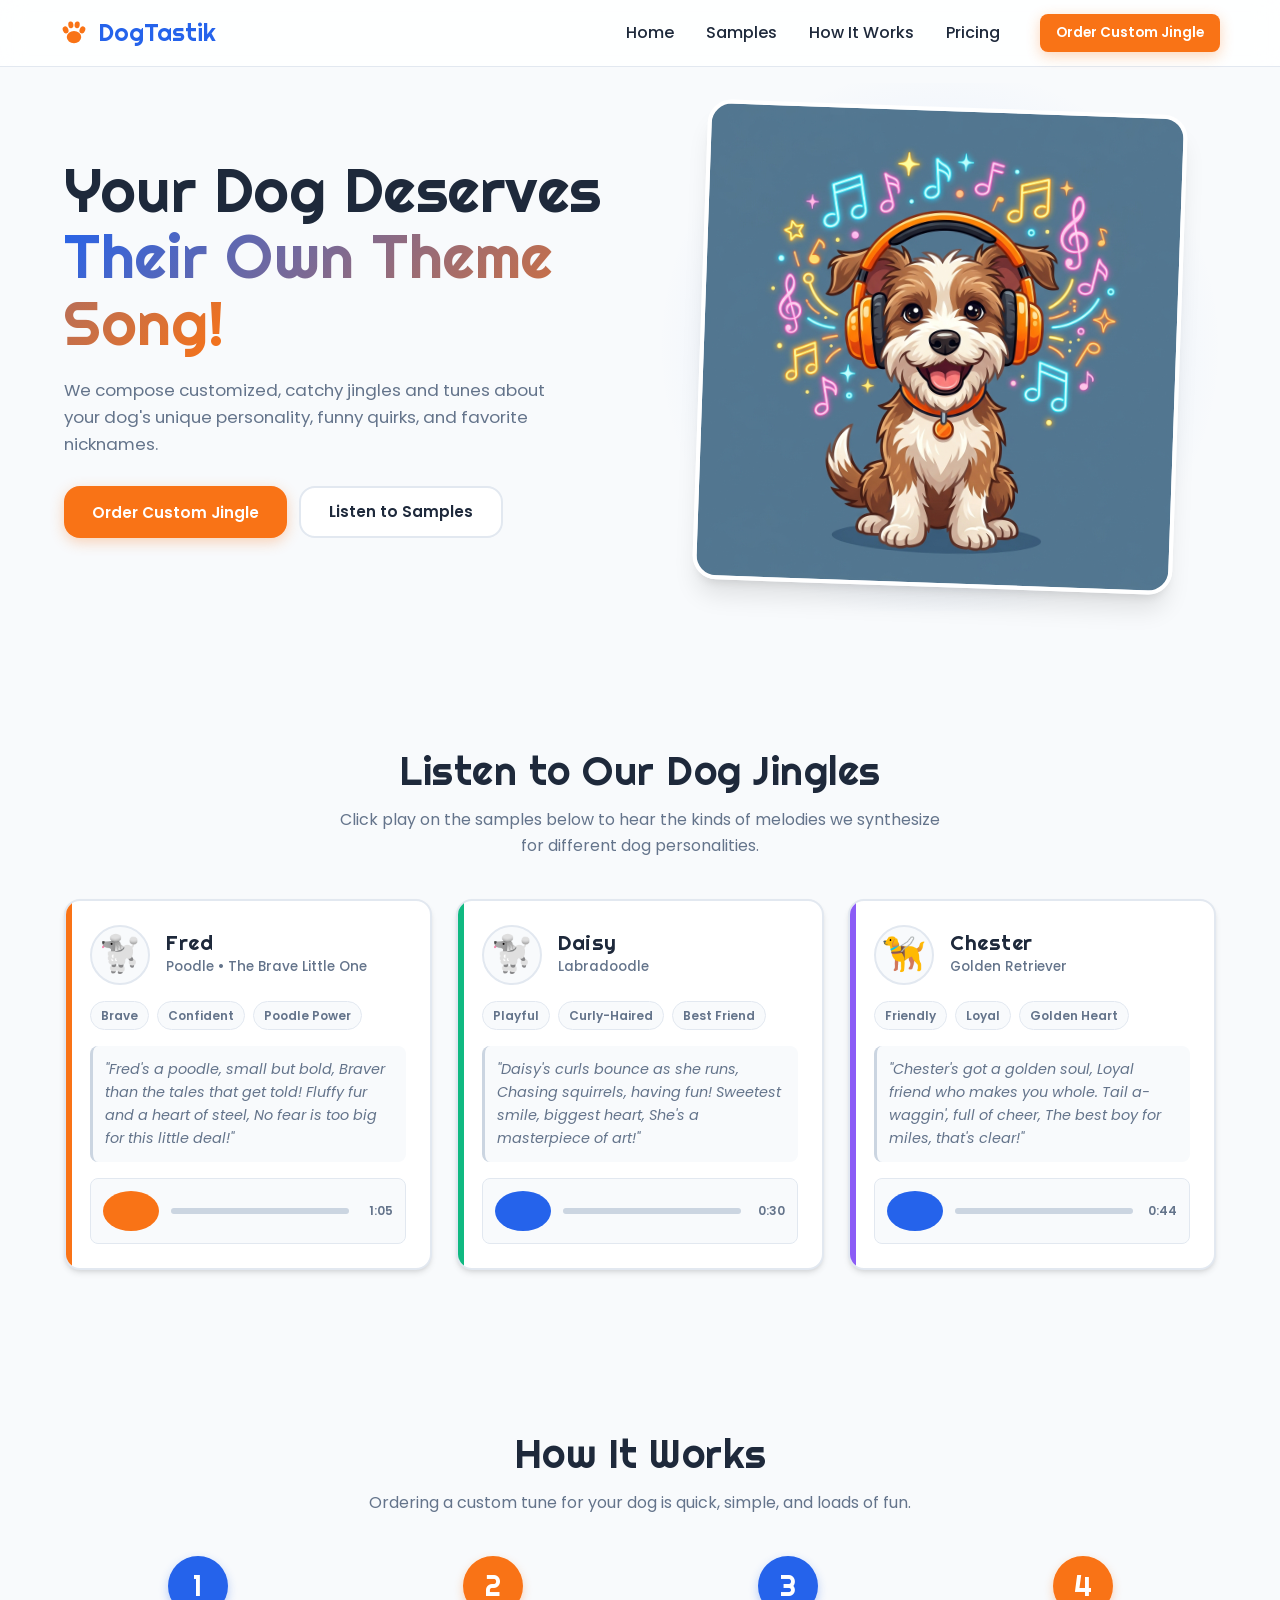
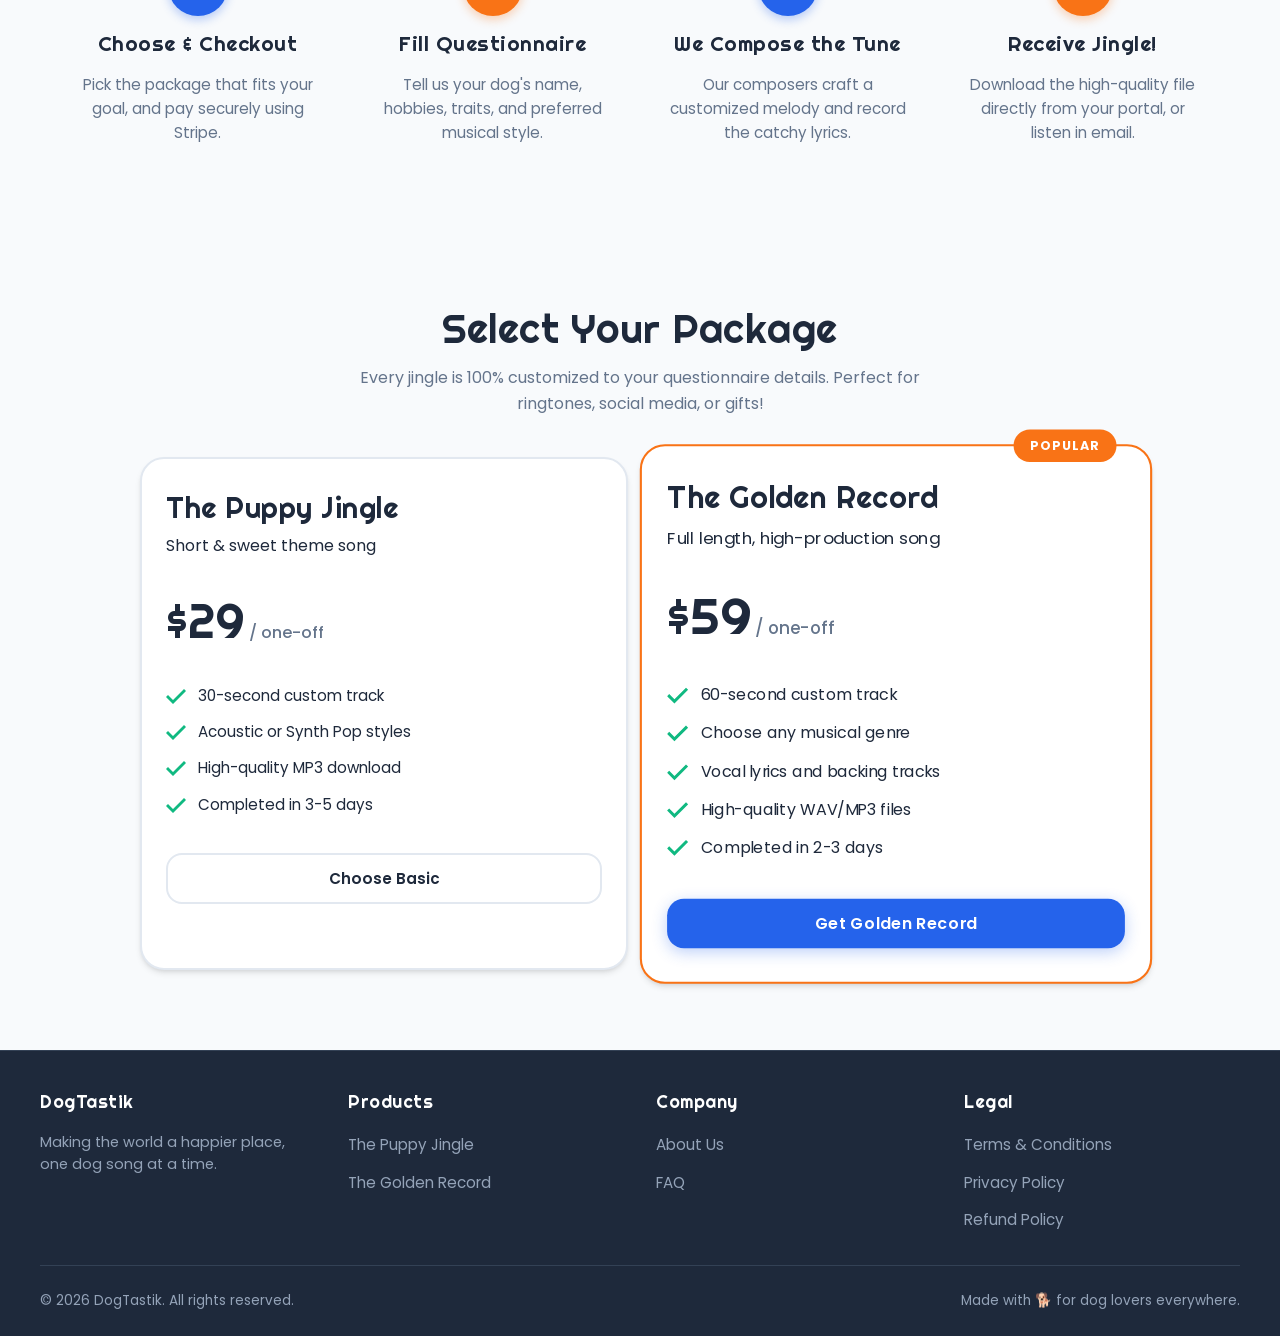
==== index.html @ 3258c62d "Remove admin portal It only ever read localStorage on whatever browser opened it, so it never reflec" ====
<!DOCTYPE html>
<html lang="en">
<head>
  <meta charset="UTF-8">
  <meta name="viewport" content="width=device-width, initial-scale=1.0">
  <title>DogTastik - Custom Dog Jingles & Tunes</title>
  <meta name="description" content="Get a customized, professionally composed jingle or song about your favorite dog. The perfect musical gift for pet lovers.">
  <link rel="stylesheet" href="styles.css">
</head>
<body>

  <!-- Sticky Navigation Header -->
  <header>
    <div class="nav-container">
      <a href="#home" class="logo" id="logoLink">
        <!-- SVG Paw Print -->
        <svg xmlns="http://www.w3.org/2000/svg" viewBox="0 0 24 24">
          <ellipse cx="12" cy="15.5" rx="6.2" ry="5.3"/>
          <ellipse cx="4.8" cy="9.3" rx="2.4" ry="3.1" transform="rotate(-20 4.8 9.3)"/>
          <ellipse cx="9.3" cy="5" rx="2.2" ry="2.9" transform="rotate(-8 9.3 5)"/>
          <ellipse cx="14.7" cy="5" rx="2.2" ry="2.9" transform="rotate(8 14.7 5)"/>
          <ellipse cx="19.2" cy="9.3" rx="2.4" ry="3.1" transform="rotate(20 19.2 9.3)"/>
        </svg>
        <span>DogTastik</span>
      </a>
      
      <button class="nav-toggle" id="navToggle" aria-label="Toggle navigation menu" aria-expanded="false" aria-controls="navPanel">
        <svg width="24" height="24" viewBox="0 0 24 24" fill="none" stroke="currentColor" stroke-width="2" stroke-linecap="round">
          <line x1="3" y1="6" x2="21" y2="6"/>
          <line x1="3" y1="12" x2="21" y2="12"/>
          <line x1="3" y1="18" x2="21" y2="18"/>
        </svg>
      </button>

      <div class="nav-panel" id="navPanel">
        <nav class="nav-links">
          <a href="#home">Home</a>
          <a href="#samples-section">Samples</a>
          <a href="#how-it-works">How It Works</a>
          <a href="#pricing">Pricing</a>
        </nav>

        <div class="auth-buttons" id="authNavButtons">
          <a href="#pricing" class="btn btn-cta btn-sm">Order Custom Jingle</a>
        </div>
      </div>
    </div>
  </header>

  <main>
    
    <!-- 1. LANDING PAGE VIEW -->
    <div id="homeView" class="app-view active">
      
      <!-- Hero Section -->
      <section class="hero-section">
        <div class="hero-content">
          <h1>Your Dog Deserves <span>Their Own Theme Song!</span></h1>
          <p>We compose customized, catchy jingles and tunes about your dog's unique personality, funny quirks, and favorite nicknames.</p>
          <div class="hero-buttons">
            <button class="btn btn-cta" onclick="location.hash='#pricing'">Order Custom Jingle</button>
            <a href="#samples-section" class="btn btn-secondary">Listen to Samples</a>
          </div>
        </div>
        <div class="hero-image-container">
          <img src="assets/hero_dog.png" alt="Happy dog wearing orange headphones listening to music" class="hero-image">
        </div>
      </section>

      <!-- Samples Soundboard Section -->
      <section id="samples-section">
        <div class="section-header">
          <h2>Listen to Our Dog Jingles</h2>
          <p>Click play on the samples below to hear the kinds of melodies we synthesize for different dog personalities.</p>
        </div>
        
        <div class="samples-grid">
          <!-- Sample 1 -->
          <div class="sample-card orange" id="sampleCard-1" data-audio-src="assets/jingles/fred.mp3" data-duration-label="1:05">
            <div class="sample-header">
              <div class="dog-avatar">🐩</div>
              <div class="sample-info">
                <h3>Fred</h3>
                <p>Poodle • The Brave Little One</p>
              </div>
            </div>
            <div class="sample-tags">
              <span class="tag">Brave</span>
              <span class="tag">Confident</span>
              <span class="tag">Poodle Power</span>
            </div>
            <p class="sample-lyrics">
              "Fred's a poodle, small but bold,
              Braver than the tales that get told!
              Fluffy fur and a heart of steel,
              No fear is too big for this little deal!"
            </p>
            <div class="audio-player-container">
              <button class="play-btn" id="playBtn-1" onclick="app.playSample(1)">
                <svg width="16" height="16" viewBox="0 0 24 24" fill="currentColor">
                  <path d="M8 5v14l11-7z"/>
                </svg>
              </button>
              <div class="audio-progress-bar" onclick="app.seekSample(event, 1)">
                <div class="audio-progress" id="progress-1"></div>
              </div>
              <div class="audio-time" id="time-1">1:05</div>
            </div>
          </div>

          <!-- Sample 2 -->
          <div class="sample-card green" id="sampleCard-2" data-audio-src="assets/jingles/daisy.mp3" data-duration-label="0:30">
            <div class="sample-header">
              <div class="dog-avatar">🐩</div>
              <div class="sample-info">
                <h3>Daisy</h3>
                <p>Labradoodle</p>
              </div>
            </div>
            <div class="sample-tags">
              <span class="tag">Playful</span>
              <span class="tag">Curly-Haired</span>
              <span class="tag">Best Friend</span>
            </div>
            <p class="sample-lyrics">
              "Daisy's curls bounce as she runs,
              Chasing squirrels, having fun!
              Sweetest smile, biggest heart,
              She's a masterpiece of art!"
            </p>
            <div class="audio-player-container">
              <button class="play-btn" id="playBtn-2" onclick="app.playSample(2)">
                <svg width="16" height="16" viewBox="0 0 24 24" fill="currentColor">
                  <path d="M8 5v14l11-7z"/>
                </svg>
              </button>
              <div class="audio-progress-bar" onclick="app.seekSample(event, 2)">
                <div class="audio-progress" id="progress-2"></div>
              </div>
              <div class="audio-time" id="time-2">0:30</div>
            </div>
          </div>

          <!-- Sample 3 -->
          <div class="sample-card purple" id="sampleCard-3" data-audio-src="assets/jingles/chester.mp3" data-duration-label="0:44">
            <div class="sample-header">
              <div class="dog-avatar">🦮</div>
              <div class="sample-info">
                <h3>Chester</h3>
                <p>Golden Retriever</p>
              </div>
            </div>
            <div class="sample-tags">
              <span class="tag">Friendly</span>
              <span class="tag">Loyal</span>
              <span class="tag">Golden Heart</span>
            </div>
            <p class="sample-lyrics">
              "Chester's got a golden soul,
              Loyal friend who makes you whole.
              Tail a-waggin', full of cheer,
              The best boy for miles, that's clear!"
            </p>
            <div class="audio-player-container">
              <button class="play-btn" id="playBtn-3" onclick="app.playSample(3)">
                <svg width="16" height="16" viewBox="0 0 24 24" fill="currentColor">
                  <path d="M8 5v14l11-7z"/>
                </svg>
              </button>
              <div class="audio-progress-bar" onclick="app.seekSample(event, 3)">
                <div class="audio-progress" id="progress-3"></div>
              </div>
              <div class="audio-time" id="time-3">0:44</div>
            </div>
          </div>
        </div>
      </section>

      <!-- How It Works Section -->
      <section id="how-it-works">
        <div class="section-header">
          <h2>How It Works</h2>
          <p>Ordering a custom tune for your dog is quick, simple, and loads of fun.</p>
        </div>

        <div class="steps-container">
          <div class="step-card">
            <div class="step-number">1</div>
            <h3>Choose & Checkout</h3>
            <p>Pick the package that fits your goal, and pay securely using Stripe.</p>
          </div>
          <div class="step-card orange">
            <div class="step-number">2</div>
            <h3>Fill Questionnaire</h3>
            <p>Tell us your dog's name, hobbies, traits, and preferred musical style.</p>
          </div>
          <div class="step-card">
            <div class="step-number">3</div>
            <h3>We Compose the Tune</h3>
            <p>Our composers craft a customized melody and record the catchy lyrics.</p>
          </div>
          <div class="step-card orange">
            <div class="step-number">4</div>
            <h3>Receive Jingle!</h3>
            <p>Download the high-quality file directly from your portal, or listen in email.</p>
          </div>
        </div>
      </section>

      <!-- Pricing Section -->
      <section id="pricing">
        <div class="section-header">
          <h2>Select Your Package</h2>
          <p>Every jingle is 100% customized to your questionnaire details. Perfect for ringtones, social media, or gifts!</p>
        </div>

        <div class="pricing-grid">
          <!-- Package 1 -->
          <div class="pricing-card">
            <div class="pricing-header">
              <h3>The Puppy Jingle</h3>
              <p>Short & sweet theme song</p>
            </div>
            <div class="price">$29<span>/ one-off</span></div>
            <ul class="pricing-features">
              <li>
                <svg viewBox="0 0 20 20"><path d="M0 11l2-2 5 5L18 3l2 2L7 18z"/></svg>
                30-second custom track
              </li>
              <li>
                <svg viewBox="0 0 20 20"><path d="M0 11l2-2 5 5L18 3l2 2L7 18z"/></svg>
                Acoustic or Synth Pop styles
              </li>
              <li>
                <svg viewBox="0 0 20 20"><path d="M0 11l2-2 5 5L18 3l2 2L7 18z"/></svg>
                High-quality MP3 download
              </li>
              <li>
                <svg viewBox="0 0 20 20"><path d="M0 11l2-2 5 5L18 3l2 2L7 18z"/></svg>
                Completed in 3-5 days
              </li>
            </ul>
            <button class="btn btn-secondary" onclick="app.buyPackage('puppy')">Choose Basic</button>
          </div>

          <!-- Package 2 -->
          <div class="pricing-card popular">
            <div class="badge-popular">Popular</div>
            <div class="pricing-header">
              <h3>The Golden Record</h3>
              <p>Full length, high-production song</p>
            </div>
            <div class="price">$59<span>/ one-off</span></div>
            <ul class="pricing-features">
              <li>
                <svg viewBox="0 0 20 20"><path d="M0 11l2-2 5 5L18 3l2 2L7 18z"/></svg>
                60-second custom track
              </li>
              <li>
                <svg viewBox="0 0 20 20"><path d="M0 11l2-2 5 5L18 3l2 2L7 18z"/></svg>
                Choose any musical genre
              </li>
              <li>
                <svg viewBox="0 0 20 20"><path d="M0 11l2-2 5 5L18 3l2 2L7 18z"/></svg>
                Vocal lyrics and backing tracks
              </li>
              <li>
                <svg viewBox="0 0 20 20"><path d="M0 11l2-2 5 5L18 3l2 2L7 18z"/></svg>
                High-quality WAV/MP3 files
              </li>
              <li>
                <svg viewBox="0 0 20 20"><path d="M0 11l2-2 5 5L18 3l2 2L7 18z"/></svg>
                Completed in 2-3 days
              </li>
            </ul>
            <button class="btn btn-primary" onclick="app.buyPackage('golden')">Get Golden Record</button>
          </div>
        </div>
      </section>

    </div>

    <!-- 2. DOG QUESTIONNAIRE VIEW -->
    <div id="questionnaireView" class="app-view">
      <div class="form-container" style="max-width: 650px;">
        <div class="form-header">
          <h2>Dog Questionnaire</h2>
          <p>Tell us about your dog so we can compose the perfect tune!</p>
        </div>
        <form id="dogQuestionnaireForm" onsubmit="app.handleQuestionnaireSubmit(event)">

          <!-- 0. Your Info -->
          <div style="display: grid; grid-template-columns: 1fr 1fr; gap: 16px;">
            <div class="form-group">
              <label for="ownerName">Your Name</label>
              <input type="text" id="ownerName" placeholder="Alex Smith" required>
            </div>
            <div class="form-group">
              <label for="ownerEmail">Your Email</label>
              <input type="email" id="ownerEmail" placeholder="yourname@example.com" required>
            </div>
          </div>

          <!-- 1. Name & Breed -->
          <div style="display: grid; grid-template-columns: 1fr 1fr; gap: 16px;">
            <div class="form-group">
              <label for="dogName">Dog's Name</label>
              <input type="text" id="dogName" placeholder="Rusty" required>
            </div>
            <div class="form-group">
              <label for="dogBreed">Breed</label>
              <input type="text" id="dogBreed" placeholder="Beagle (or best guess!)" required>
            </div>
          </div>

          <div class="form-group">
            <label for="dogNickname">Nickname(s) <span style="color: var(--text-muted); font-weight: normal;">(optional)</span></label>
            <input type="text" id="dogNickname" placeholder="e.g. Rusty-Bear, Big R, Sir Barks-a-lot">
          </div>

          <!-- 2. Personality traits (pick exactly 3) -->
          <div class="form-group">
            <label>Personality — pick exactly 3</label>
            <p id="personalityCount" style="font-size: 0.8rem; color: var(--text-muted); margin: -4px 0 10px;">0 of 3 selected</p>
            <div class="trait-groups" id="personalityTraits">
              <div class="trait-group">
                <span class="trait-group-label">Playful / Energetic</span>
                <div class="trait-options">
                  <label class="trait-chip"><input type="checkbox" value="Goofy">Goofy</label>
                  <label class="trait-chip"><input type="checkbox" value="Energetic">Energetic</label>
                  <label class="trait-chip"><input type="checkbox" value="Mischievous">Mischievous</label>
                  <label class="trait-chip"><input type="checkbox" value="Silly">Silly</label>
                  <label class="trait-chip"><input type="checkbox" value="Playful">Playful</label>
                  <label class="trait-chip"><input type="checkbox" value="Adventurous">Adventurous</label>
                </div>
              </div>
              <div class="trait-group">
                <span class="trait-group-label">Affectionate</span>
                <div class="trait-options">
                  <label class="trait-chip"><input type="checkbox" value="Loving">Loving</label>
                  <label class="trait-chip"><input type="checkbox" value="Cuddly">Cuddly</label>
                  <label class="trait-chip"><input type="checkbox" value="Loyal">Loyal</label>
                  <label class="trait-chip"><input type="checkbox" value="Gentle">Gentle</label>
                  <label class="trait-chip"><input type="checkbox" value="Sweet">Sweet</label>
                  <label class="trait-chip"><input type="checkbox" value="Affectionate">Affectionate</label>
                </div>
              </div>
              <div class="trait-group">
                <span class="trait-group-label">Calm / Composed</span>
                <div class="trait-options">
                  <label class="trait-chip"><input type="checkbox" value="Chill">Chill</label>
                  <label class="trait-chip"><input type="checkbox" value="Laid-back">Laid-back</label>
                  <label class="trait-chip"><input type="checkbox" value="Dignified">Dignified</label>
                  <label class="trait-chip"><input type="checkbox" value="Independent">Independent</label>
                  <label class="trait-chip"><input type="checkbox" value="Wise">Wise</label>
                  <label class="trait-chip"><input type="checkbox" value="Patient">Patient</label>
                </div>
              </div>
              <div class="trait-group">
                <span class="trait-group-label">Bold / Confident</span>
                <div class="trait-options">
                  <label class="trait-chip"><input type="checkbox" value="Brave">Brave</label>
                  <label class="trait-chip"><input type="checkbox" value="Confident">Confident</label>
                  <label class="trait-chip"><input type="checkbox" value="Protective">Protective</label>
                  <label class="trait-chip"><input type="checkbox" value="Stubborn">Stubborn</label>
                  <label class="trait-chip"><input type="checkbox" value="Fearless">Fearless</label>
                  <label class="trait-chip"><input type="checkbox" value="Bossy">Bossy</label>
                </div>
              </div>
              <div class="trait-group">
                <span class="trait-group-label">Quirky / Anxious</span>
                <div class="trait-options">
                  <label class="trait-chip"><input type="checkbox" value="Anxious">Anxious</label>
                  <label class="trait-chip"><input type="checkbox" value="Clingy">Clingy</label>
                  <label class="trait-chip"><input type="checkbox" value="Dramatic">Dramatic</label>
                  <label class="trait-chip"><input type="checkbox" value="Nervous">Nervous</label>
                  <label class="trait-chip"><input type="checkbox" value="Shy">Shy</label>
                  <label class="trait-chip"><input type="checkbox" value="Quirky">Quirky</label>
                </div>
              </div>
            </div>
          </div>

          <!-- 3. Funniest / most "them" habit -->
          <div class="form-group">
            <label for="funnyHabit">Funniest / Most "Them" Habit</label>
            <textarea id="funnyHabit" placeholder="e.g. always has a toy in their mouth, does the zoomies after baths, tilts their head at every question..." required></textarea>
          </div>

          <!-- 4 & 5. Loves most / scared of -->
          <div style="display: grid; grid-template-columns: 1fr 1fr; gap: 16px;">
            <div class="form-group">
              <label for="favoriteThing">What They Love Most</label>
              <input type="text" id="favoriteThing" placeholder="e.g. treats, walks, squirrels, belly rubs, car rides..." required>
            </div>
            <div class="form-group">
              <label for="fearOrDislike">What They're Scared Of / Hate</label>
              <input type="text" id="fearOrDislike" placeholder="e.g. the vacuum, thunderstorms, the mail carrier, baths..." required>
            </div>
          </div>

          <!-- 6. Favorite person & relationship -->
          <div style="display: grid; grid-template-columns: 1fr 1fr; gap: 16px;">
            <div class="form-group">
              <label for="favoritePerson">Favorite Person</label>
              <input type="text" id="favoritePerson" placeholder="Dad, Mom, my son Jake..." required>
            </div>
            <div class="form-group">
              <label for="relationshipNote">Relationship Note (optional)</label>
              <input type="text" id="relationshipNote" placeholder="always follows him around">
            </div>
          </div>

          <!-- 7. Signature sound / catchphrase moment -->
          <div class="form-group">
            <label>Signature Sound or Catchphrase Moment</label>
            <div class="trait-options" id="signatureSound">
              <label class="trait-chip"><input type="checkbox" value="Talks/grumbles with toys in mouth">Talks/grumbles with toys in mouth</label>
              <label class="trait-chip"><input type="checkbox" value="Howls (at sirens, music, etc.)">Howls (at sirens, music, etc.)</label>
              <label class="trait-chip"><input type="checkbox" value="Snores loudly">Snores loudly</label>
              <label class="trait-chip"><input type="checkbox" value="Sighs or groans dramatically">Sighs or groans dramatically</label>
              <label class="trait-chip"><input type="checkbox" value="Whines/yips with excitement">Whines/yips with excitement</label>
              <label class="trait-chip"><input type="checkbox" value="Growls playfully during play">Growls playfully during play</label>
              <label class="trait-chip"><input type="checkbox" value="Barks at something specific (mirror, doorbell, mail carrier)">Barks at something specific (mirror, doorbell, mail carrier)</label>
            </div>
            <input type="text" id="signatureSoundOther" placeholder="Other: describe their signature sound" style="margin-top: 10px;">
          </div>

          <!-- 8. Desired vibe -->
          <div class="form-group">
            <label>Desired Vibe</label>
            <div class="vibe-cards" id="vibeCards">
              <label class="vibe-card"><input type="radio" name="vibe" value="Silly & Upbeat" required><span>Silly &amp; Upbeat</span></label>
              <label class="vibe-card"><input type="radio" name="vibe" value="Sweet & Heartfelt"><span>Sweet &amp; Heartfelt</span></label>
              <label class="vibe-card"><input type="radio" name="vibe" value="Epic Rock Anthem"><span>Epic Rock Anthem</span></label>
              <label class="vibe-card"><input type="radio" name="vibe" value="Fun Country/Folk Sing-Along"><span>Fun Country/Folk Sing-Along</span></label>
              <label class="vibe-card"><input type="radio" name="vibe" value="Quirky & Comedic"><span>Quirky &amp; Comedic</span></label>
            </div>
          </div>

          <button type="submit" class="btn btn-cta" style="width: 100%;">Submit & Generate Jingle</button>
        </form>
      </div>
    </div>

    <!-- 3. THANK YOU VIEW -->
    <div id="thankyouView" class="app-view">
      <div class="form-container" style="max-width: 550px; text-align: center;">
        <div class="section-header">
          <div style="font-size: 3rem; margin-bottom: 16px;">🎉</div>
          <h2>Thanks — your order is in!</h2>
          <p id="thankyouSub">We've got your dog's profile and we're getting started on their jingle. We'll email your finished track within a few days.</p>
        </div>
        <a href="#home" class="btn btn-secondary" style="margin-top: 12px;">Back to Home</a>
      </div>
    </div>

  </main>

  <!-- Footer -->
  <footer>
    <div class="footer-grid">
      <div class="footer-col">
        <h4 style="font-family: var(--font-header); color: white;">DogTastik</h4>
        <p style="font-size: 0.9rem; margin-top: 10px; line-height: 1.5;">Making the world a happier place, one dog song at a time.</p>
      </div>
      <div class="footer-col">
        <h4>Products</h4>
        <ul>
          <li><a href="#pricing">The Puppy Jingle</a></li>
          <li><a href="#pricing">The Golden Record</a></li>
        </ul>
      </div>
      <div class="footer-col">
        <h4>Company</h4>
        <ul>
          <li><a href="#home">About Us</a></li>
          <li><a href="#home">FAQ</a></li>
        </ul>
      </div>
      <div class="footer-col">
        <h4>Legal</h4>
        <ul>
          <li><a href="terms.html">Terms & Conditions</a></li>
          <li><a href="privacy.html">Privacy Policy</a></li>
          <li><a href="refund-policy.html">Refund Policy</a></li>
        </ul>
      </div>
    </div>
    <div class="footer-bottom">
      <p>&copy; 2026 DogTastik. All rights reserved.</p>
      <p>Made with 🐕 for dog lovers everywhere.</p>
    </div>
  </footer>

  <!-- JS Scripts -->
  <script src="synth.js"></script>
  <script src="app.js"></script>
</body>
</html>
---- styles.css ----
@import url('https://fonts.googleapis.com/css2?family=Poppins:wght@300;400;500;600;700&family=Righteous&display=swap');

:root {
  --primary: #2563eb;
  --primary-hover: #1d4ed8;
  --secondary: #3b82f6;
  --cta: #f97316;
  --cta-hover: #ea580c;
  --bg: #f8fafc;
  --text: #1e293b;
  --text-muted: #64748b;
  --card-bg: #ffffff;
  --border: #e2e8f0;
  --success: #10b981;
  --warning: #f59e0b;
  --info: #0ea5e9;
  --shadow-sm: 0 1px 2px 0 rgb(0 0 0 / 0.05);
  --shadow: 0 4px 6px -1px rgb(0 0 0 / 0.1), 0 2px 4px -2px rgb(0 0 0 / 0.1);
  --shadow-lg: 0 10px 15px -3px rgb(0 0 0 / 0.1), 0 4px 6px -4px rgb(0 0 0 / 0.1);
  --shadow-xl: 0 20px 25px -5px rgb(0 0 0 / 0.1), 0 8px 10px -6px rgb(0 0 0 / 0.1);
  --font-header: 'Righteous', cursive;
  --font-body: 'Poppins', sans-serif;
  --radius-sm: 8px;
  --radius: 16px;
  --radius-lg: 24px;
  --transition: all 0.3s cubic-bezier(0.4, 0, 0.2, 1);
}

* {
  box-sizing: border-box;
  margin: 0;
  padding: 0;
}

body {
  font-family: var(--font-body);
  background-color: var(--bg);
  color: var(--text);
  line-height: 1.6;
  overflow-x: hidden;
  -webkit-font-smoothing: antialiased;
}

/* Scrollbar Customization */
::-webkit-scrollbar {
  width: 8px;
}
::-webkit-scrollbar-track {
  background: var(--bg);
}
::-webkit-scrollbar-thumb {
  background: #cbd5e1;
  border-radius: 4px;
}
::-webkit-scrollbar-thumb:hover {
  background: #94a3b8;
}

/* Typography */
h1, h2, h3, h4, h5, h6 {
  font-family: var(--font-header);
  font-weight: normal;
  letter-spacing: 0.5px;
  line-height: 1.2;
}

a {
  color: var(--primary);
  text-decoration: none;
  transition: var(--transition);
}

a:hover {
  color: var(--primary-hover);
}

button, .btn {
  font-family: var(--font-body);
  font-weight: 600;
  display: inline-flex;
  align-items: center;
  justify-content: center;
  gap: 8px;
  padding: 12px 28px;
  border-radius: var(--radius);
  border: none;
  cursor: pointer;
  transition: var(--transition);
  font-size: 0.95rem;
}

.btn-primary {
  background: var(--primary);
  color: white;
  box-shadow: 0 4px 14px rgba(37, 99, 235, 0.3);
}

.btn-primary:hover {
  background: var(--primary-hover);
  transform: translateY(-2px);
  box-shadow: 0 6px 20px rgba(37, 99, 235, 0.4);
}

.btn-cta {
  background: var(--cta);
  color: white;
  box-shadow: 0 4px 14px rgba(249, 115, 22, 0.3);
}

.btn-cta:hover {
  background: var(--cta-hover);
  transform: translateY(-2px);
  box-shadow: 0 6px 20px rgba(249, 115, 22, 0.4);
}

.btn-secondary {
  background: white;
  color: var(--text);
  border: 2px solid var(--border);
}

.btn-secondary:hover {
  background: var(--bg);
  border-color: var(--text-muted);
  transform: translateY(-2px);
}

.btn-sm {
  padding: 8px 16px;
  font-size: 0.85rem;
  border-radius: var(--radius-sm);
}

/* Layout */
header {
  position: sticky;
  top: 0;
  z-index: 100;
  background: rgba(255, 255, 255, 0.85);
  backdrop-filter: blur(12px);
  border-bottom: 1px solid var(--border);
  transition: var(--transition);
}

.nav-container {
  max-width: 1200px;
  margin: 0 auto;
  padding: 14px 20px;
  display: flex;
  justify-content: space-between;
  align-items: center;
  position: relative;
}

.logo {
  display: flex;
  align-items: center;
  gap: 10px;
  font-family: var(--font-header);
  font-size: 1.5rem;
  color: var(--primary);
  user-select: none;
}

.logo svg {
  fill: var(--cta);
  width: 28px;
  height: 28px;
  transition: var(--transition);
}

.logo:hover svg {
  transform: rotate(-15deg) scale(1.1);
}

/* Mobile hamburger toggle (hidden once the full nav fits, see min-width query) */
.nav-toggle {
  display: inline-flex;
  align-items: center;
  justify-content: center;
  width: 40px;
  height: 40px;
  background: none;
  border: none;
  color: var(--text);
  padding: 0;
  cursor: pointer;
}

/* Collapsible mobile menu holding both the nav links and auth buttons */
.nav-panel {
  display: none;
  position: absolute;
  top: 100%;
  left: 0;
  right: 0;
  flex-direction: column;
  gap: 20px;
  background: var(--card-bg);
  border-bottom: 1px solid var(--border);
  box-shadow: var(--shadow-lg);
  padding: 20px;
}

.nav-panel.open {
  display: flex;
}

.nav-links {
  display: flex;
  flex-direction: column;
  align-items: flex-start;
  gap: 18px;
}

.nav-links a {
  color: var(--text);
  font-weight: 500;
  position: relative;
}

.nav-links a::after {
  content: '';
  position: absolute;
  bottom: -4px;
  left: 0;
  width: 0;
  height: 2px;
  background: var(--cta);
  transition: var(--transition);
}

.nav-links a:hover {
  color: var(--cta);
}

.nav-links a:hover::after {
  width: 100%;
}

.auth-buttons {
  display: flex;
  flex-direction: column;
  gap: 10px;
  align-items: stretch;
}

.auth-buttons .btn {
  width: 100%;
}

main {
  min-height: calc(100vh - 80px - 200px);
}

/* Sections */
section {
  padding: 56px 20px;
  max-width: 1200px;
  margin: 0 auto;
}

/* Hero Section (mobile-first: single stacked column, centered) */
.hero-section {
  display: grid;
  grid-template-columns: 1fr;
  align-items: center;
  text-align: center;
  gap: 32px;
  padding-top: 24px;
  padding-bottom: 48px;
}

.hero-content h1 {
  font-size: clamp(2.1rem, 7vw, 3.8rem);
  line-height: 1.1;
  color: var(--text);
  margin-bottom: 20px;
}

.hero-content h1 span {
  color: var(--primary);
  background: linear-gradient(135deg, var(--primary), var(--cta));
  -webkit-background-clip: text;
  -webkit-text-fill-color: transparent;
}

.hero-content p {
  font-size: 1.05rem;
  color: var(--text-muted);
  margin-bottom: 28px;
  max-width: 500px;
  margin-left: auto;
  margin-right: auto;
}

.hero-buttons {
  display: flex;
  flex-direction: column;
  gap: 12px;
  width: 100%;
}

.hero-buttons .btn {
  width: 100%;
}

.hero-image-container {
  position: relative;
  display: flex;
  justify-content: center;
  align-items: center;
}

.hero-image-container::before {
  content: '';
  position: absolute;
  width: 110%;
  height: 110%;
  background: radial-gradient(circle, rgba(59, 130, 246, 0.15) 0%, rgba(248, 250, 252, 0) 70%);
  z-index: -1;
}

.hero-image {
  width: 100%;
  max-width: 480px;
  border-radius: var(--radius-lg);
  box-shadow: var(--shadow-xl);
  border: 4px solid white;
  transform: rotate(2deg);
  transition: var(--transition);
}

.hero-image:hover {
  transform: rotate(0deg) scale(1.02);
  box-shadow: 0 30px 50px rgba(0, 0, 0, 0.15);
}

/* Section Common Headers */
.section-header {
  text-align: center;
  margin-bottom: 40px;
}

.section-header h2 {
  font-size: clamp(1.7rem, 5vw, 2.5rem);
  color: var(--text);
  margin-bottom: 12px;
}

.section-header p {
  color: var(--text-muted);
  font-size: 1rem;
  max-width: 600px;
  margin: 0 auto;
}

/* Interactive Soundboard / Samples Section */
.samples-grid {
  display: grid;
  grid-template-columns: repeat(auto-fit, minmax(260px, 1fr));
  gap: 24px;
}

.sample-card {
  background: var(--card-bg);
  border-radius: var(--radius);
  border: 2px solid var(--border);
  padding: 24px;
  box-shadow: var(--shadow);
  transition: var(--transition);
  display: flex;
  flex-direction: column;
  gap: 16px;
  position: relative;
  overflow: hidden;
}

.sample-card::after {
  content: '';
  position: absolute;
  top: 0;
  left: 0;
  width: 6px;
  height: 100%;
  background: var(--primary);
}

.sample-card.orange::after { background: var(--cta); }
.sample-card.green::after { background: var(--success); }
.sample-card.purple::after { background: #8b5cf6; }

.sample-card:hover {
  transform: translateY(-8px);
  box-shadow: var(--shadow-xl);
  border-color: #cbd5e1;
}

.sample-header {
  display: flex;
  align-items: center;
  gap: 16px;
}

.dog-avatar {
  font-size: 2.2rem;
  background: var(--bg);
  width: 60px;
  height: 60px;
  border-radius: 50%;
  display: flex;
  align-items: center;
  justify-content: center;
  border: 2px solid var(--border);
}

.sample-info h3 {
  font-family: var(--font-header);
  font-size: 1.3rem;
  color: var(--text);
}

.sample-info p {
  font-size: 0.85rem;
  color: var(--text-muted);
  font-weight: 500;
}

.sample-tags {
  display: flex;
  flex-wrap: wrap;
  gap: 8px;
}

.tag {
  background: var(--bg);
  color: var(--text-muted);
  font-size: 0.75rem;
  padding: 4px 10px;
  border-radius: 100px;
  font-weight: 600;
  border: 1px solid var(--border);
}

.sample-lyrics {
  font-size: 0.9rem;
  font-style: italic;
  color: var(--text-muted);
  background: #f8fafc;
  padding: 12px;
  border-radius: var(--radius-sm);
  border-left: 3px solid #cbd5e1;
  flex-grow: 1;
}

/* Custom Audio Player */
.audio-player-container {
  background: var(--bg);
  border-radius: var(--radius-sm);
  padding: 12px;
  display: flex;
  align-items: center;
  gap: 12px;
  border: 1px solid var(--border);
}

.play-btn {
  background: var(--primary);
  color: white;
  width: 40px;
  height: 40px;
  border-radius: 50%;
  display: flex;
  align-items: center;
  justify-content: center;
  border: none;
  cursor: pointer;
  transition: var(--transition);
  flex-shrink: 0;
}

.play-btn:hover {
  background: var(--primary-hover);
  transform: scale(1.05);
}

.sample-card.orange .play-btn { background: var(--cta); }
.sample-card.orange .play-btn:hover { background: var(--cta-hover); }

.audio-progress-bar {
  flex-grow: 1;
  height: 6px;
  background: #cbd5e1;
  border-radius: 3px;
  position: relative;
  cursor: pointer;
  overflow: hidden;
}

.audio-progress {
  position: absolute;
  left: 0;
  top: 0;
  height: 100%;
  width: 0%;
  background: var(--primary);
  transition: width 0.1s linear;
}

.sample-card.orange .audio-progress { background: var(--cta); }

.audio-time {
  font-size: 0.75rem;
  color: var(--text-muted);
  font-weight: 600;
  width: 32px;
  text-align: right;
}

/* Pricing Grid */
.pricing-grid {
  display: grid;
  grid-template-columns: repeat(auto-fit, minmax(260px, 1fr));
  gap: 24px;
  max-width: 1000px;
  margin: 0 auto;
}

.pricing-card {
  background: var(--card-bg);
  border-radius: var(--radius-lg);
  border: 2px solid var(--border);
  padding: 32px 24px;
  box-shadow: var(--shadow);
  transition: var(--transition);
  position: relative;
  display: flex;
  flex-direction: column;
  gap: 24px;
}

.pricing-card.popular {
  border-color: var(--cta);
}

.badge-popular {
  position: absolute;
  top: -16px;
  right: 32px;
  background: var(--cta);
  color: white;
  padding: 6px 16px;
  border-radius: 100px;
  font-weight: 700;
  font-size: 0.75rem;
  text-transform: uppercase;
  letter-spacing: 1px;
}

.pricing-card:hover {
  box-shadow: var(--shadow-xl);
}

.pricing-card.popular:hover {
  transform: translateY(-4px);
}

.pricing-header h3 {
  font-size: 1.8rem;
  margin-bottom: 8px;
}

.price {
  display: flex;
  align-items: baseline;
  gap: 4px;
  font-family: var(--font-header);
  font-size: 3rem;
  color: var(--text);
}

.price span {
  font-family: var(--font-body);
  font-size: 1rem;
  color: var(--text-muted);
  font-weight: 500;
}

.pricing-features {
  list-style: none;
  display: flex;
  flex-direction: column;
  gap: 12px;
}

.pricing-features li {
  display: flex;
  align-items: center;
  gap: 12px;
  font-size: 0.95rem;
}

.pricing-features svg {
  width: 20px;
  height: 20px;
  fill: var(--success);
  flex-shrink: 0;
}

.pricing-card button {
  width: 100%;
  margin-top: 12px;
}

/* How It Works Steps */
.steps-container {
  display: grid;
  grid-template-columns: repeat(auto-fit, minmax(160px, 1fr));
  gap: 28px;
  position: relative;
}

.step-card {
  text-align: center;
  display: flex;
  flex-direction: column;
  align-items: center;
  gap: 16px;
  position: relative;
}

.step-number {
  background: var(--primary);
  color: white;
  width: 60px;
  height: 60px;
  border-radius: 50%;
  display: flex;
  align-items: center;
  justify-content: center;
  font-family: var(--font-header);
  font-size: 1.8rem;
  box-shadow: 0 4px 10px rgba(37, 99, 235, 0.3);
}

.step-card.orange .step-number {
  background: var(--cta);
  box-shadow: 0 4px 10px rgba(249, 115, 22, 0.3);
}

.step-card h3 {
  font-size: 1.3rem;
}

.step-card p {
  color: var(--text-muted);
  font-size: 0.95rem;
  max-width: 240px;
}

/* App Views / Single Page Routing */
.app-view {
  display: none;
  animation: fadeIn 0.4s ease;
}

.app-view.active {
  display: block;
}

@keyframes fadeIn {
  from { opacity: 0; transform: translateY(10px); }
  to { opacity: 1; transform: translateY(0); }
}

/* Card Component (Forms / Auth) */
.auth-container, .form-container {
  max-width: 480px;
  margin: 32px auto;
  padding: 28px 20px;
  background: var(--card-bg);
  border-radius: var(--radius-lg);
  border: 2px solid var(--border);
  box-shadow: var(--shadow-xl);
}

.auth-header, .form-header {
  text-align: center;
  margin-bottom: 32px;
}

.auth-header h2, .form-header h2 {
  font-size: 2.2rem;
  margin-bottom: 8px;
}

.auth-header p, .form-header p {
  color: var(--text-muted);
  font-size: 0.95rem;
}

.form-group {
  margin-bottom: 20px;
}

.form-group label {
  display: block;
  font-weight: 600;
  font-size: 0.9rem;
  margin-bottom: 8px;
  color: var(--text);
}

.form-group input, .form-group select, .form-group textarea {
  width: 100%;
  padding: 12px 16px;
  border-radius: var(--radius-sm);
  border: 2px solid var(--border);
  font-family: var(--font-body);
  font-size: 0.95rem;
  outline: none;
  transition: var(--transition);
}

.form-group input:focus, .form-group select:focus, .form-group textarea:focus {
  border-color: var(--primary);
  box-shadow: 0 0 0 4px rgba(37, 99, 235, 0.1);
}

.form-group textarea {
  resize: vertical;
  min-height: 100px;
}

/* Personality trait / signature sound chip selectors */
.trait-groups {
  display: flex;
  flex-direction: column;
  gap: 14px;
}

.trait-group-label {
  display: block;
  font-size: 0.8rem;
  font-weight: 700;
  text-transform: uppercase;
  letter-spacing: 0.03em;
  color: var(--text-muted);
  margin-bottom: 8px;
}

.trait-options {
  display: flex;
  flex-wrap: wrap;
  gap: 8px;
}

.trait-chip {
  display: inline-flex;
  align-items: center;
  gap: 6px;
  padding: 8px 14px;
  border-radius: 100px;
  border: 2px solid var(--border);
  font-size: 0.85rem;
  font-weight: 600;
  cursor: pointer;
  transition: var(--transition);
  user-select: none;
}

.trait-chip input {
  position: absolute;
  opacity: 0;
  width: 0;
  height: 0;
}

.trait-chip:has(input:checked) {
  background: var(--primary);
  border-color: var(--primary);
  color: #fff;
}

.trait-chip:has(input:disabled:not(:checked)) {
  opacity: 0.4;
  cursor: not-allowed;
}

/* Vibe selection cards */
.vibe-cards {
  display: grid;
  grid-template-columns: repeat(auto-fit, minmax(160px, 1fr));
  gap: 10px;
}

.vibe-card {
  position: relative;
  display: flex;
  align-items: center;
  justify-content: center;
  text-align: center;
  padding: 16px 12px;
  border-radius: var(--radius-sm);
  border: 2px solid var(--border);
  font-weight: 600;
  font-size: 0.9rem;
  cursor: pointer;
  transition: var(--transition);
}

.vibe-card input {
  position: absolute;
  opacity: 0;
  width: 0;
  height: 0;
}

.vibe-card:has(input:checked) {
  background: var(--primary);
  border-color: var(--primary);
  color: #fff;
}

.vibe-card.suggested::before {
  content: '✨ Suggested';
  position: absolute;
  top: -10px;
  right: 8px;
  background: var(--success, #16a34a);
  color: #fff;
  font-size: 0.65rem;
  font-weight: 700;
  padding: 2px 8px;
  border-radius: 100px;
}

.auth-footer {
  margin-top: 24px;
  text-align: center;
  font-size: 0.9rem;
  color: var(--text-muted);
}

.auth-footer a {
  font-weight: 600;
}

/* Stripe Simulator Modal/View */
.checkout-container {
  max-width: 560px;
  margin: 32px auto;
  background: var(--card-bg);
  border-radius: var(--radius-lg);
  border: 2px solid var(--border);
  box-shadow: var(--shadow-xl);
  overflow: hidden;
}

.checkout-summary {
  background: var(--primary);
  color: white;
  padding: 24px 20px;
}

.checkout-summary h2 {
  font-size: 1.8rem;
  margin-bottom: 8px;
}

.checkout-summary p {
  opacity: 0.9;
  font-size: 0.95rem;
}

.checkout-price {
  font-family: var(--font-header);
  font-size: 2.2rem;
  margin-top: 16px;
}

.checkout-body {
  padding: 24px 20px;
}

.credit-card-inputs {
  border: 2px solid var(--border);
  border-radius: var(--radius-sm);
  padding: 16px;
  margin-bottom: 24px;
  display: flex;
  flex-direction: column;
  gap: 16px;
}

.card-num-row {
  display: flex;
  align-items: center;
  gap: 12px;
}

.card-num-row svg {
  width: 32px;
  height: 24px;
  fill: var(--text-muted);
}

.card-num-row input {
  border: none;
  outline: none;
  font-size: 1.1rem;
  width: 100%;
  letter-spacing: 2px;
}

.card-meta-row {
  display: flex;
  gap: 16px;
  border-top: 1px solid var(--border);
  padding-top: 12px;
}

.card-meta-row input {
  border: none;
  outline: none;
  font-size: 0.95rem;
  width: 50%;
}

.checkout-btn {
  width: 100%;
}

/* Processing Screen overlay */
.processing-overlay {
  position: fixed;
  top: 0;
  left: 0;
  width: 100vw;
  height: 100vh;
  background: rgba(15, 23, 42, 0.85);
  z-index: 1000;
  display: none;
  flex-direction: column;
  justify-content: center;
  align-items: center;
  color: white;
  gap: 20px;
}

.spinner {
  width: 60px;
  height: 60px;
  border: 6px solid rgba(255, 255, 255, 0.2);
  border-top-color: var(--cta);
  border-radius: 50%;
  animation: spin 1s infinite linear;
}

@keyframes spin {
  to { transform: rotate(360deg); }
}

/* Multi-step Stepper for Dashboard */
.stepper-container {
  display: flex;
  justify-content: space-between;
  align-items: center;
  max-width: 800px;
  margin: 24px auto;
  position: relative;
  padding: 0 10px;
  overflow-x: auto;
  padding-bottom: 12px;
}

.stepper-line {
  position: absolute;
  height: 4px;
  background: var(--border);
  left: 10%;
  right: 10%;
  top: 20px;
  z-index: 1;
}

.stepper-line-progress {
  position: absolute;
  height: 100%;
  width: 0%;
  background: var(--success);
  transition: width 0.4s ease;
}

.step-node {
  position: relative;
  z-index: 2;
  display: flex;
  flex-direction: column;
  align-items: center;
  gap: 8px;
  flex-shrink: 0;
}

.step-circle {
  width: 44px;
  height: 44px;
  border-radius: 50%;
  background: white;
  border: 3px solid var(--border);
  display: flex;
  align-items: center;
  justify-content: center;
  font-weight: bold;
  color: var(--text-muted);
  transition: var(--transition);
}

.step-node.completed .step-circle {
  background: var(--success);
  border-color: var(--success);
  color: white;
}

.step-node.active .step-circle {
  border-color: var(--primary);
  color: var(--primary);
  box-shadow: 0 0 0 6px rgba(37, 99, 235, 0.15);
}

.step-label {
  font-size: 0.8rem;
  font-weight: 600;
  color: var(--text-muted);
  text-align: center;
  width: 80px;
  transition: var(--transition);
}

.step-node.active .step-label {
  color: var(--primary);
}

.step-node.completed .step-label {
  color: var(--success);
}

/* Customer Dashboard Detail Layout */
.dashboard-grid {
  display: grid;
  grid-template-columns: 1fr;
  gap: 24px;
  margin-top: 28px;
}

.dashboard-card {
  background: var(--card-bg);
  border: 2px solid var(--border);
  border-radius: var(--radius-lg);
  padding: 24px 20px;
  box-shadow: var(--shadow);
}

.dashboard-card h3 {
  font-size: 1.5rem;
  margin-bottom: 20px;
  border-bottom: 2px solid var(--border);
  padding-bottom: 12px;
}

.info-list {
  display: flex;
  flex-direction: column;
  gap: 16px;
}

.info-item label {
  font-size: 0.8rem;
  text-transform: uppercase;
  color: var(--text-muted);
  font-weight: 700;
  letter-spacing: 0.5px;
}

.info-item p {
  font-size: 1.1rem;
  color: var(--text);
  font-weight: 500;
}

.info-item .tags-list {
  display: flex;
  gap: 8px;
  flex-wrap: wrap;
  margin-top: 6px;
}

.jingle-ready-box {
  background: radial-gradient(circle at top right, rgba(16, 185, 129, 0.1), white);
  border: 2px dashed var(--success);
  border-radius: var(--radius);
  padding: 32px;
  text-align: center;
  display: flex;
  flex-direction: column;
  align-items: center;
  gap: 16px;
}

.jingle-ready-box h4 {
  font-size: 1.5rem;
  color: var(--success);
}

.jingle-ready-box .large-player {
  width: 100%;
  max-width: 400px;
  margin: 12px 0;
}

.lyrics-display {
  white-space: pre-line;
  font-style: italic;
  font-size: 1.05rem;
  color: var(--text);
  line-height: 1.8;
  background: #f8fafc;
  padding: 24px;
  border-radius: var(--radius);
  border-left: 4px solid var(--success);
  text-align: left;
  width: 100%;
}

/* Admin Dashboard Table */
.admin-header-row {
  display: flex;
  flex-direction: column;
  align-items: flex-start;
  gap: 16px;
  margin-bottom: 24px;
}

.stats-grid {
  display: grid;
  grid-template-columns: repeat(auto-fit, minmax(150px, 1fr));
  gap: 16px;
  margin-bottom: 28px;
}

.stat-card {
  background: white;
  border: 2px solid var(--border);
  border-radius: var(--radius);
  padding: 20px;
  box-shadow: var(--shadow);
  display: flex;
  flex-direction: column;
  gap: 8px;
}

.stat-card label {
  font-size: 0.85rem;
  color: var(--text-muted);
  text-transform: uppercase;
  font-weight: 700;
}

.stat-card p {
  font-family: var(--font-header);
  font-size: 2.2rem;
  color: var(--primary);
}

.stat-card.orange p { color: var(--cta); }
.stat-card.success p { color: var(--success); }

.admin-table-container {
  background: white;
  border: 2px solid var(--border);
  border-radius: var(--radius-lg);
  box-shadow: var(--shadow-lg);
  overflow-x: auto;
}

table {
  width: 100%;
  border-collapse: collapse;
  text-align: left;
}

th, td {
  padding: 16px 24px;
  border-bottom: 1px solid var(--border);
}

th {
  background: var(--bg);
  font-weight: 600;
  color: var(--text);
  font-size: 0.9rem;
}

tr:hover td {
  background: #f8fafc;
}

.status-badge {
  display: inline-flex;
  padding: 4px 12px;
  border-radius: 100px;
  font-size: 0.75rem;
  font-weight: 700;
  text-transform: uppercase;
}

.status-badge.placed { background: #cbd5e1; color: var(--text-muted); }
.status-badge.paid { background: #d0e1fd; color: var(--primary); }
.status-badge.questionnaire { background: #fef3c7; color: var(--warning); }
.status-badge.composing { background: #e0f2fe; color: var(--info); }
.status-badge.ready { background: #d1fae5; color: var(--success); }

/* Details Drawer or Modal overlay for Admin */
.admin-modal {
  position: fixed;
  top: 0;
  left: 0;
  width: 100vw;
  height: 100vh;
  background: rgba(15, 23, 42, 0.5);
  backdrop-filter: blur(4px);
  z-index: 500;
  display: none;
  justify-content: center;
  align-items: center;
  padding: 24px;
}

.admin-modal-content {
  background: white;
  border-radius: var(--radius-lg);
  border: 2px solid var(--border);
  width: 100%;
  max-width: 800px;
  max-height: 90vh;
  overflow-y: auto;
  box-shadow: var(--shadow-xl);
  display: flex;
  flex-direction: column;
}

.admin-modal-header {
  padding: 20px;
  border-bottom: 1px solid var(--border);
  display: flex;
  justify-content: space-between;
  align-items: center;
}

.admin-modal-body {
  padding: 20px;
  display: grid;
  grid-template-columns: 1fr;
  gap: 24px;
}

.close-modal-btn {
  background: none;
  border: none;
  font-size: 1.5rem;
  cursor: pointer;
  color: var(--text-muted);
}

.close-modal-btn:hover {
  color: var(--text);
}

/* File Upload drag and drop zone */
.file-upload-zone {
  border: 2px dashed var(--border);
  border-radius: var(--radius);
  padding: 24px;
  text-align: center;
  cursor: pointer;
  transition: var(--transition);
  margin-bottom: 16px;
  display: flex;
  flex-direction: column;
  align-items: center;
  gap: 8px;
}

.file-upload-zone:hover, .file-upload-zone.dragover {
  border-color: var(--primary);
  background: rgba(37, 99, 235, 0.05);
}

.file-upload-zone svg {
  width: 48px;
  height: 48px;
  fill: var(--text-muted);
}

.file-upload-zone.has-file {
  border-color: var(--success);
  background: rgba(16, 185, 129, 0.05);
}

.file-upload-zone.has-file svg {
  fill: var(--success);
}

/* Email log mock view */
.email-log-box {
  background: #f8fafc;
  border: 1px solid var(--border);
  border-radius: var(--radius-sm);
  padding: 16px;
  margin-top: 16px;
}

.email-log-item {
  border-bottom: 1px solid var(--border);
  padding: 10px 0;
  font-size: 0.85rem;
}

.email-log-item:last-child {
  border: none;
}

/* Footer styling */
footer {
  background: var(--text);
  color: #94a3b8;
  padding: 40px 20px 24px;
  border-top: 1px solid #334155;
}

.footer-grid {
  max-width: 1200px;
  margin: 0 auto 32px;
  display: grid;
  grid-template-columns: repeat(auto-fit, minmax(140px, 1fr));
  gap: 32px;
}

.footer-col h4 {
  color: white;
  margin-bottom: 20px;
  font-size: 1.1rem;
}

.footer-col ul {
  list-style: none;
  display: flex;
  flex-direction: column;
  gap: 12px;
}

.footer-col ul a {
  color: #94a3b8;
  font-size: 0.95rem;
}

.footer-col ul a:hover {
  color: white;
}

.footer-bottom {
  max-width: 1200px;
  margin: 0 auto;
  padding-top: 24px;
  border-top: 1px solid #334155;
  display: flex;
  flex-direction: column;
  gap: 16px;
  align-items: center;
  text-align: center;
  font-size: 0.85rem;
}

/* Long-form legal pages (Terms, Privacy, Refund Policy) */
.legal-content {
  max-width: 760px;
  margin: 0 auto;
}

.legal-content .updated-date {
  color: var(--text-muted);
  font-size: 0.9rem;
  margin-bottom: 32px;
}

.legal-content h2 {
  font-size: 1.4rem;
  margin-top: 36px;
  margin-bottom: 12px;
}

.legal-content h2:first-of-type {
  margin-top: 0;
}

.legal-content h3 {
  font-size: 1.1rem;
  margin-top: 20px;
  margin-bottom: 8px;
}

.legal-content p {
  color: var(--text);
  margin-bottom: 14px;
}

.legal-content ul, .legal-content ol {
  color: var(--text);
  margin: 0 0 14px 20px;
}

.legal-content li {
  margin-bottom: 8px;
}

.legal-content a {
  font-weight: 600;
}

/* Responsive (mobile-first: base styles above target small screens,
   these min-width queries progressively layer on tablet/desktop enhancements) */
@media (min-width: 640px) {
  section {
    padding: 72px 24px;
  }

  .hero-buttons {
    flex-direction: row;
    width: auto;
  }
  .hero-buttons .btn {
    width: auto;
  }

  .auth-container, .form-container {
    margin: 60px auto;
    padding: 40px 32px;
  }

  .checkout-container {
    margin: 60px auto;
  }
  .checkout-summary {
    padding: 32px;
  }
  .checkout-body {
    padding: 32px;
  }

  .pricing-card.popular {
    transform: scale(1.05);
  }
  .pricing-card.popular:hover {
    transform: scale(1.05) translateY(-4px);
  }

  .admin-header-row {
    flex-direction: row;
    justify-content: space-between;
    align-items: center;
  }

  .footer-bottom {
    flex-direction: row;
    justify-content: space-between;
    text-align: left;
  }
}

/* Full nav fits inline from here up; collapse back to the hamburger below it */
@media (min-width: 860px) {
  .nav-toggle {
    display: none;
  }
  .nav-panel {
    display: flex;
    position: static;
    flex-direction: row;
    align-items: center;
    justify-content: flex-end;
    flex: 1;
    margin-left: 40px;
    gap: 40px;
    padding: 0;
    background: none;
    border: none;
    box-shadow: none;
  }
  .nav-links {
    flex-direction: row;
    align-items: center;
    gap: 32px;
  }
  .auth-buttons {
    flex-direction: row;
    align-items: center;
    width: auto;
  }
  .auth-buttons .btn {
    width: auto;
  }
}

@media (min-width: 968px) {
  section {
    padding: 80px 24px;
  }

  .hero-section {
    grid-template-columns: 1fr 1fr;
    text-align: left;
    gap: 48px;
    padding-top: 40px;
    padding-bottom: 80px;
  }
  .hero-content p {
    margin-left: 0;
    margin-right: 0;
  }
  .hero-buttons {
    justify-content: flex-start;
  }

  .dashboard-grid {
    grid-template-columns: 1fr 1.5fr;
  }
  .dashboard-card {
    padding: 32px;
  }

  .admin-modal-body {
    grid-template-columns: 1.2fr 1fr;
    padding: 32px;
  }
  .admin-modal-header {
    padding: 24px;
  }
}
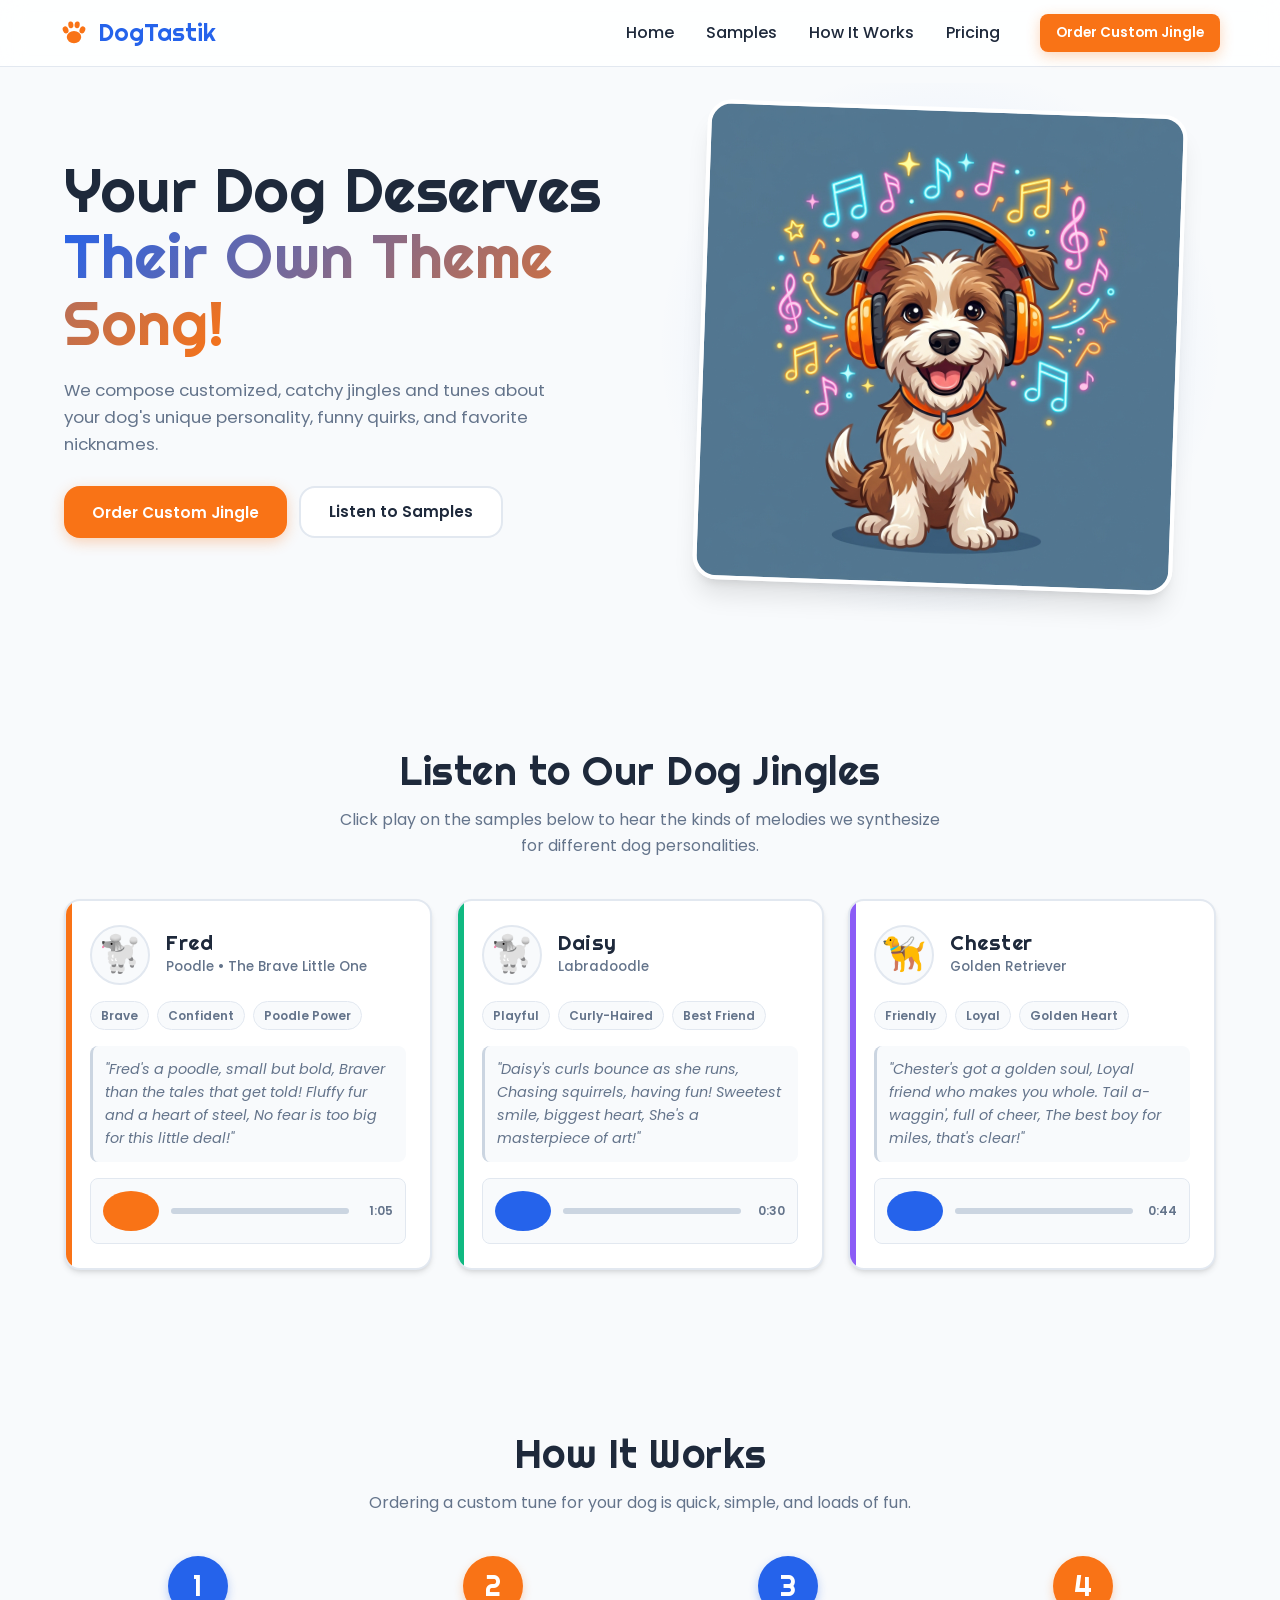
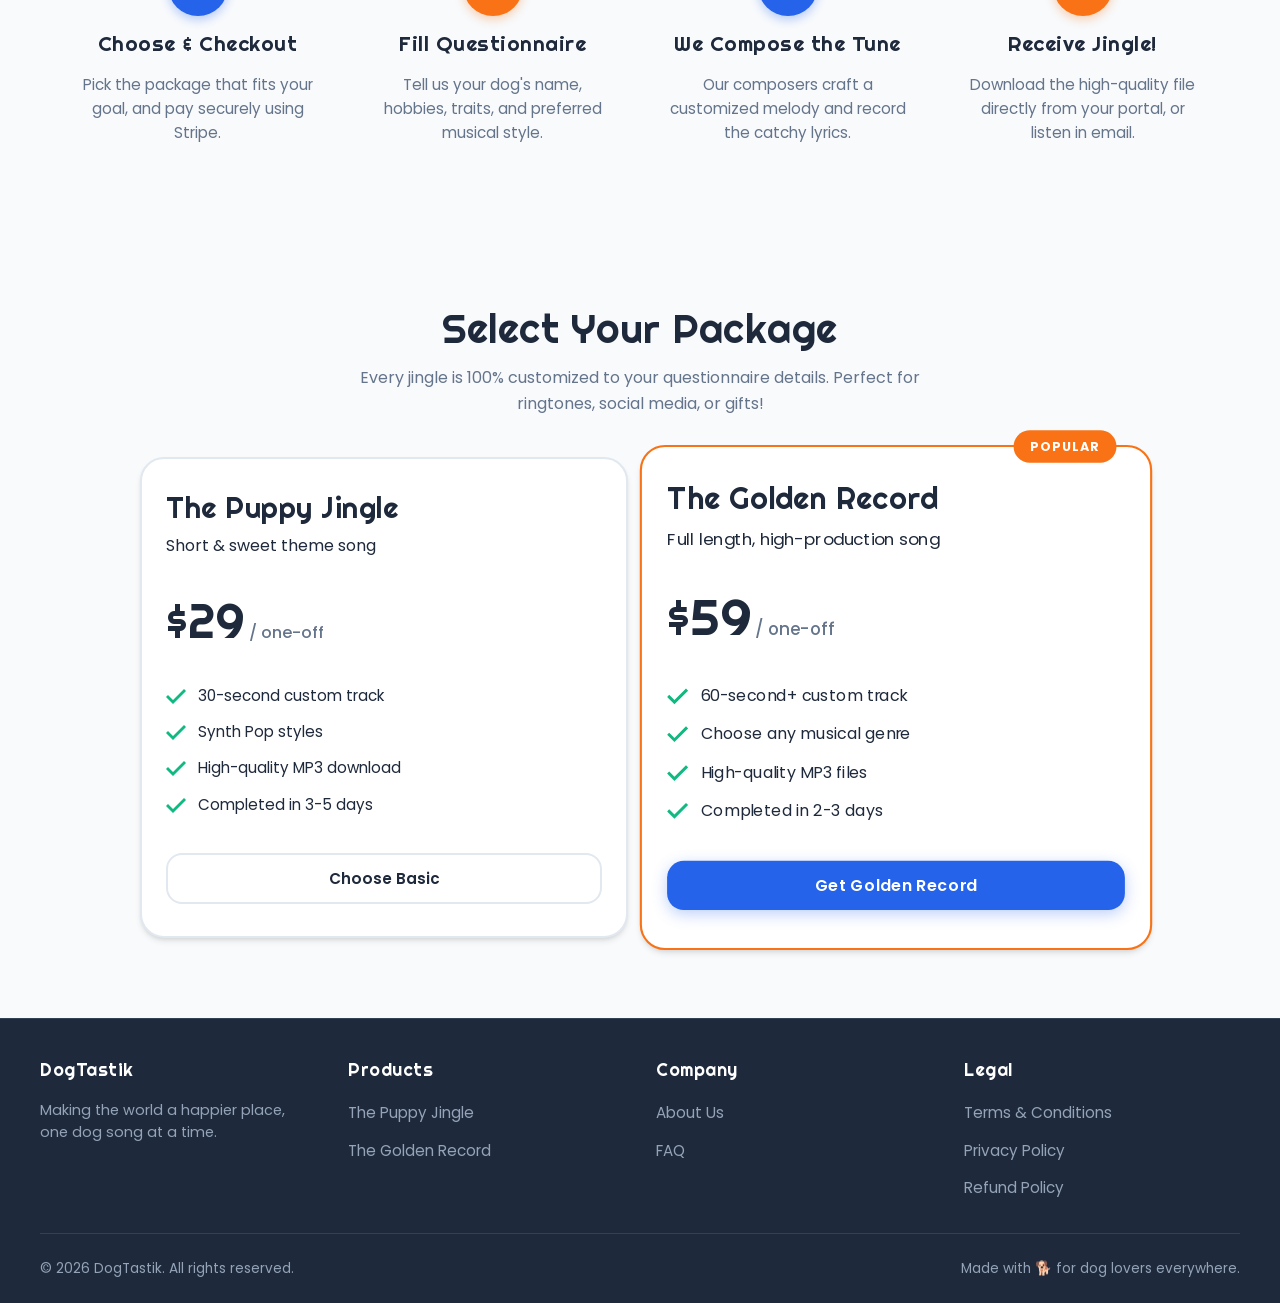
==== commit 834e0cc7: "Gate Desired Vibe to Golden Record; refresh pricing copy - Show the Desired Vibe question only for G" ====
--- a/index.html
+++ b/index.html
@@ -5,7 +5,63 @@
   <meta name="viewport" content="width=device-width, initial-scale=1.0">
   <title>DogTastik - Custom Dog Jingles & Tunes</title>
   <meta name="description" content="Get a customized, professionally composed jingle or song about your favorite dog. The perfect musical gift for pet lovers.">
+  <link rel="canonical" href="https://dogtastik.com/">
+  <link rel="icon" type="image/svg+xml" href="/favicon.svg">
+  <meta name="theme-color" content="#f97316">
+
+  <meta property="og:type" content="website">
+  <meta property="og:url" content="https://dogtastik.com/">
+  <meta property="og:site_name" content="DogTastik">
+  <meta property="og:title" content="DogTastik - Custom Dog Jingles & Tunes">
+  <meta property="og:description" content="Get a customized, professionally composed jingle or song about your favorite dog. The perfect musical gift for pet lovers.">
+  <meta property="og:image" content="https://dogtastik.com/assets/hero_dog.png">
+
+  <meta name="twitter:card" content="summary_large_image">
+  <meta name="twitter:title" content="DogTastik - Custom Dog Jingles & Tunes">
+  <meta name="twitter:description" content="Get a customized, professionally composed jingle or song about your favorite dog. The perfect musical gift for pet lovers.">
+  <meta name="twitter:image" content="https://dogtastik.com/assets/hero_dog.png">
+
   <link rel="stylesheet" href="styles.css">
+
+  <script type="application/ld+json">
+  {
+    "@context": "https://schema.org",
+    "@graph": [
+      {
+        "@type": "Organization",
+        "name": "DogTastik",
+        "url": "https://dogtastik.com/",
+        "logo": "https://dogtastik.com/assets/hero_dog.png"
+      },
+      {
+        "@type": "Product",
+        "name": "The Puppy Jingle",
+        "description": "30-second custom dog jingle in Acoustic or Synth Pop styles, delivered as a high-quality MP3 in 3-5 days.",
+        "brand": { "@type": "Brand", "name": "DogTastik" },
+        "offers": {
+          "@type": "Offer",
+          "url": "https://dogtastik.com/#pricing",
+          "priceCurrency": "USD",
+          "price": "29",
+          "availability": "https://schema.org/InStock"
+        }
+      },
+      {
+        "@type": "Product",
+        "name": "The Golden Record",
+        "description": "60-second custom dog song with vocal lyrics and backing tracks in any genre, delivered as WAV/MP3 files in 2-3 days.",
+        "brand": { "@type": "Brand", "name": "DogTastik" },
+        "offers": {
+          "@type": "Offer",
+          "url": "https://dogtastik.com/#pricing",
+          "priceCurrency": "USD",
+          "price": "59",
+          "availability": "https://schema.org/InStock"
+        }
+      }
+    ]
+  }
+  </script>
 </head>
 <body>
 
@@ -229,7 +285,7 @@
               </li>
               <li>
                 <svg viewBox="0 0 20 20"><path d="M0 11l2-2 5 5L18 3l2 2L7 18z"/></svg>
-                Acoustic or Synth Pop styles
+                Synth Pop styles
               </li>
               <li>
                 <svg viewBox="0 0 20 20"><path d="M0 11l2-2 5 5L18 3l2 2L7 18z"/></svg>
@@ -254,7 +310,7 @@
             <ul class="pricing-features">
               <li>
                 <svg viewBox="0 0 20 20"><path d="M0 11l2-2 5 5L18 3l2 2L7 18z"/></svg>
-                60-second custom track
+                60-second+ custom track
               </li>
               <li>
                 <svg viewBox="0 0 20 20"><path d="M0 11l2-2 5 5L18 3l2 2L7 18z"/></svg>
@@ -262,11 +318,7 @@
               </li>
               <li>
                 <svg viewBox="0 0 20 20"><path d="M0 11l2-2 5 5L18 3l2 2L7 18z"/></svg>
-                Vocal lyrics and backing tracks
-              </li>
-              <li>
-                <svg viewBox="0 0 20 20"><path d="M0 11l2-2 5 5L18 3l2 2L7 18z"/></svg>
-                High-quality WAV/MP3 files
+                High-quality MP3 files
               </li>
               <li>
                 <svg viewBox="0 0 20 20"><path d="M0 11l2-2 5 5L18 3l2 2L7 18z"/></svg>
@@ -426,8 +478,8 @@
             <input type="text" id="signatureSoundOther" placeholder="Other: describe their signature sound" style="margin-top: 10px;">
           </div>
 
-          <!-- 8. Desired vibe -->
-          <div class="form-group">
+          <!-- 8. Desired vibe (Golden Record only) -->
+          <div class="form-group" id="vibeGroup">
             <label>Desired Vibe</label>
             <div class="vibe-cards" id="vibeCards">
               <label class="vibe-card"><input type="radio" name="vibe" value="Silly & Upbeat" required><span>Silly &amp; Upbeat</span></label>
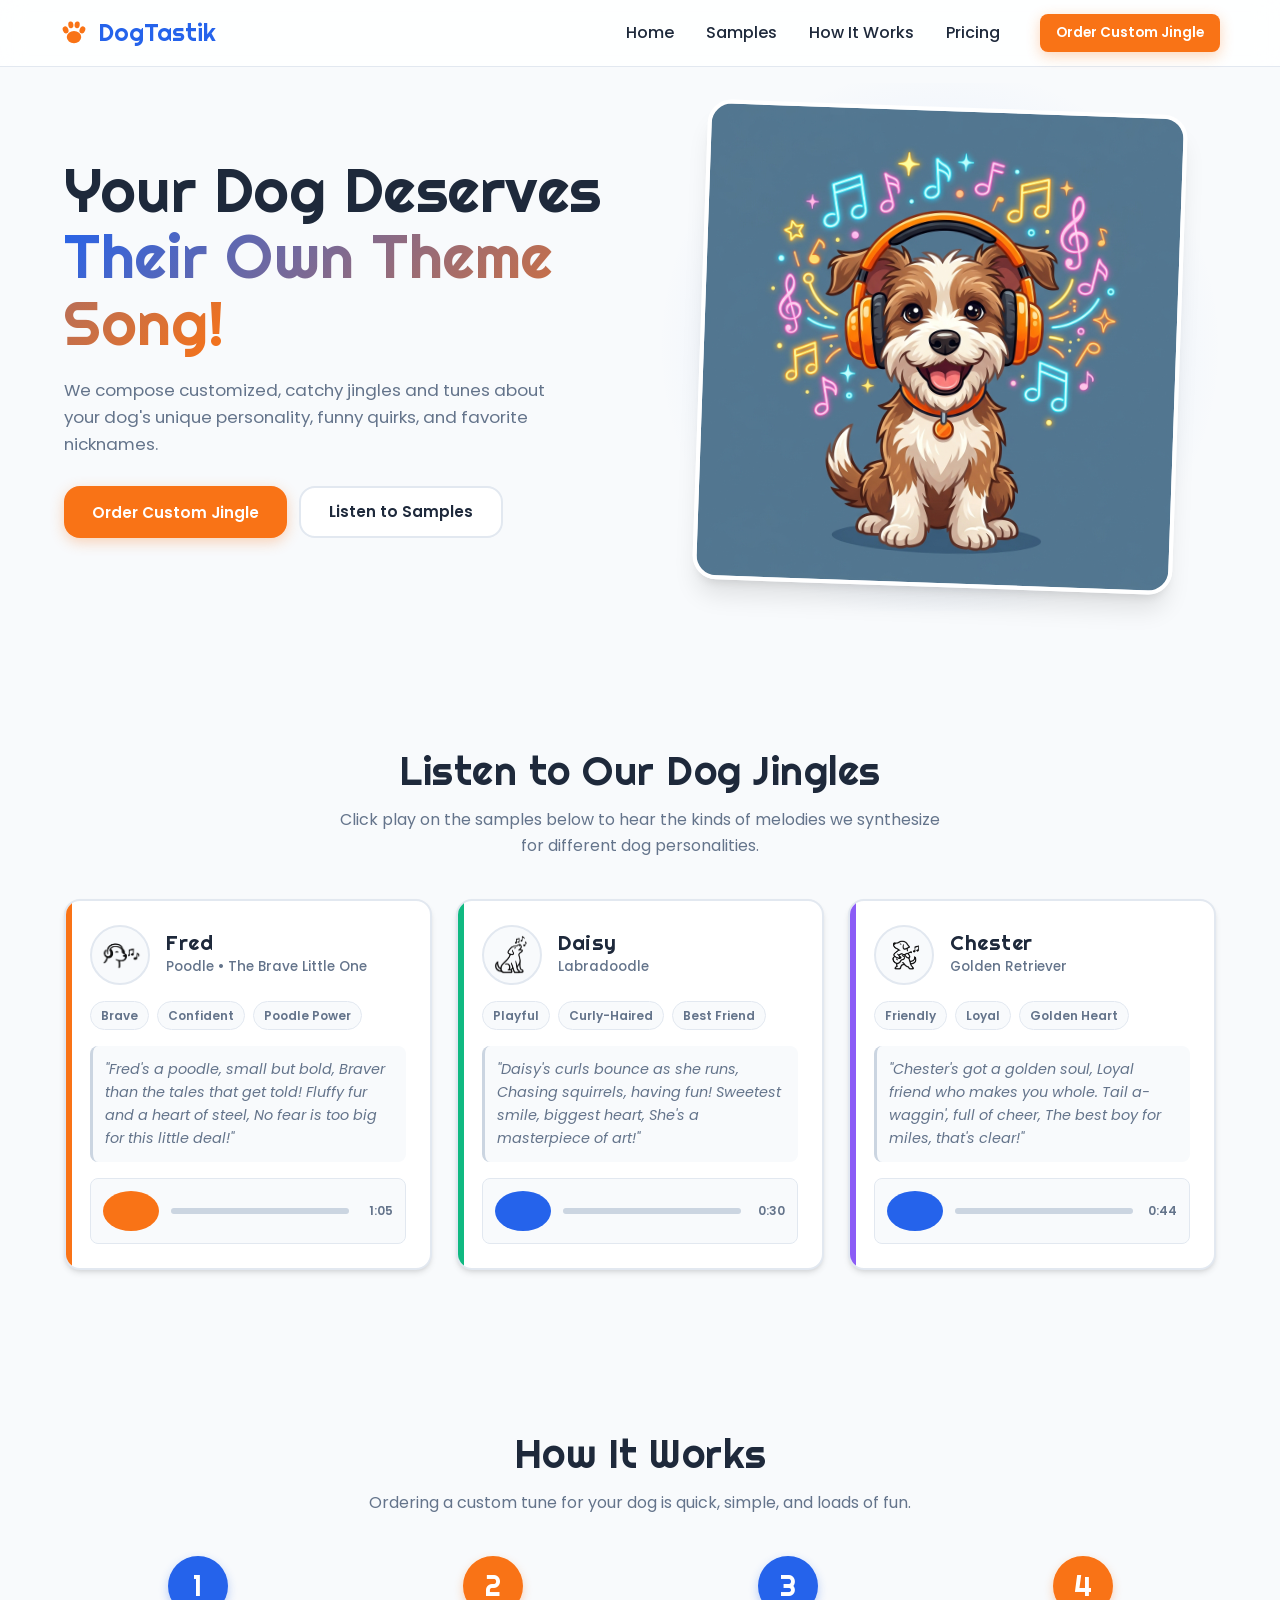
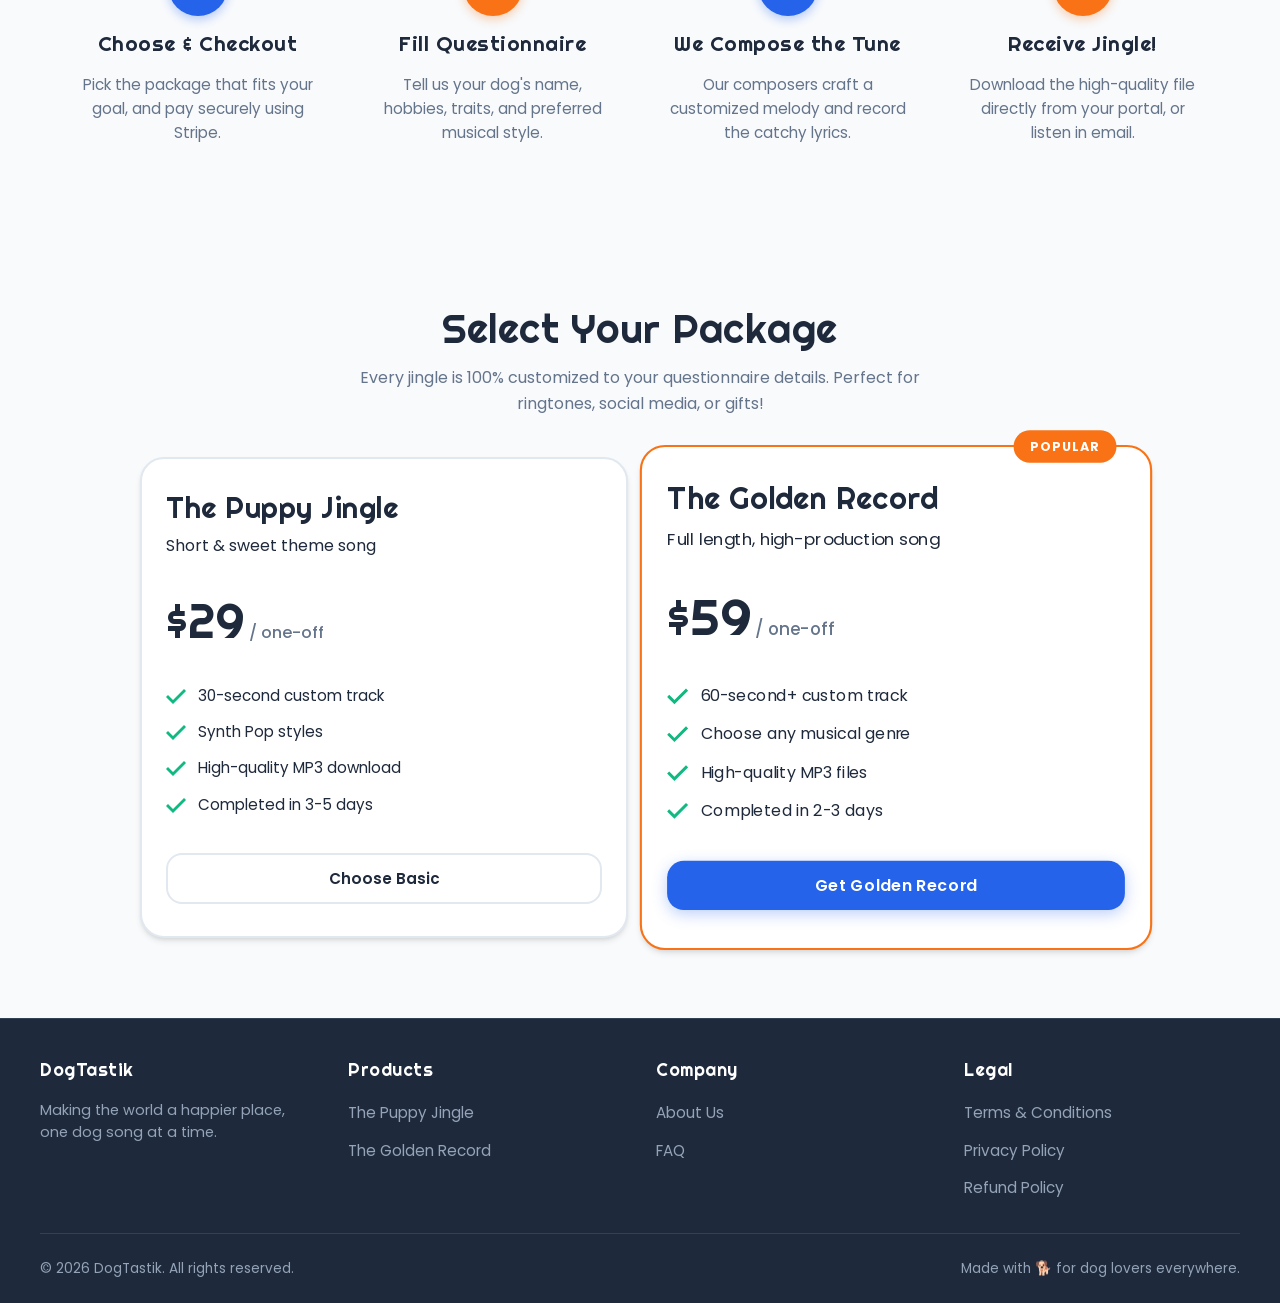
==== commit 8cac982f: "Use custom dog icons for the three demo avatars Replace the emoji avatars with the new line-art icon" ====
--- a/index.html
+++ b/index.html
@@ -134,7 +134,7 @@
           <!-- Sample 1 -->
           <div class="sample-card orange" id="sampleCard-1" data-audio-src="assets/jingles/fred.mp3" data-duration-label="1:05">
             <div class="sample-header">
-              <div class="dog-avatar">🐩</div>
+              <div class="dog-avatar"><img src="assets/icon-1.png" alt="Fred the poodle"></div>
               <div class="sample-info">
                 <h3>Fred</h3>
                 <p>Poodle • The Brave Little One</p>
@@ -167,7 +167,7 @@
           <!-- Sample 2 -->
           <div class="sample-card green" id="sampleCard-2" data-audio-src="assets/jingles/daisy.mp3" data-duration-label="0:30">
             <div class="sample-header">
-              <div class="dog-avatar">🐩</div>
+              <div class="dog-avatar"><img src="assets/icon-2.png" alt="Daisy the labradoodle"></div>
               <div class="sample-info">
                 <h3>Daisy</h3>
                 <p>Labradoodle</p>
@@ -200,7 +200,7 @@
           <!-- Sample 3 -->
           <div class="sample-card purple" id="sampleCard-3" data-audio-src="assets/jingles/chester.mp3" data-duration-label="0:44">
             <div class="sample-header">
-              <div class="dog-avatar">🦮</div>
+              <div class="dog-avatar"><img src="assets/icon-6.png" alt="Chester the golden retriever"></div>
               <div class="sample-info">
                 <h3>Chester</h3>
                 <p>Golden Retriever</p>
--- a/styles.css
+++ b/styles.css
@@ -412,6 +412,13 @@
   align-items: center;
   justify-content: center;
   border: 2px solid var(--border);
+  overflow: hidden;
+}
+
+.dog-avatar img {
+  width: 78%;
+  height: 78%;
+  object-fit: contain;
 }
 
 .sample-info h3 {
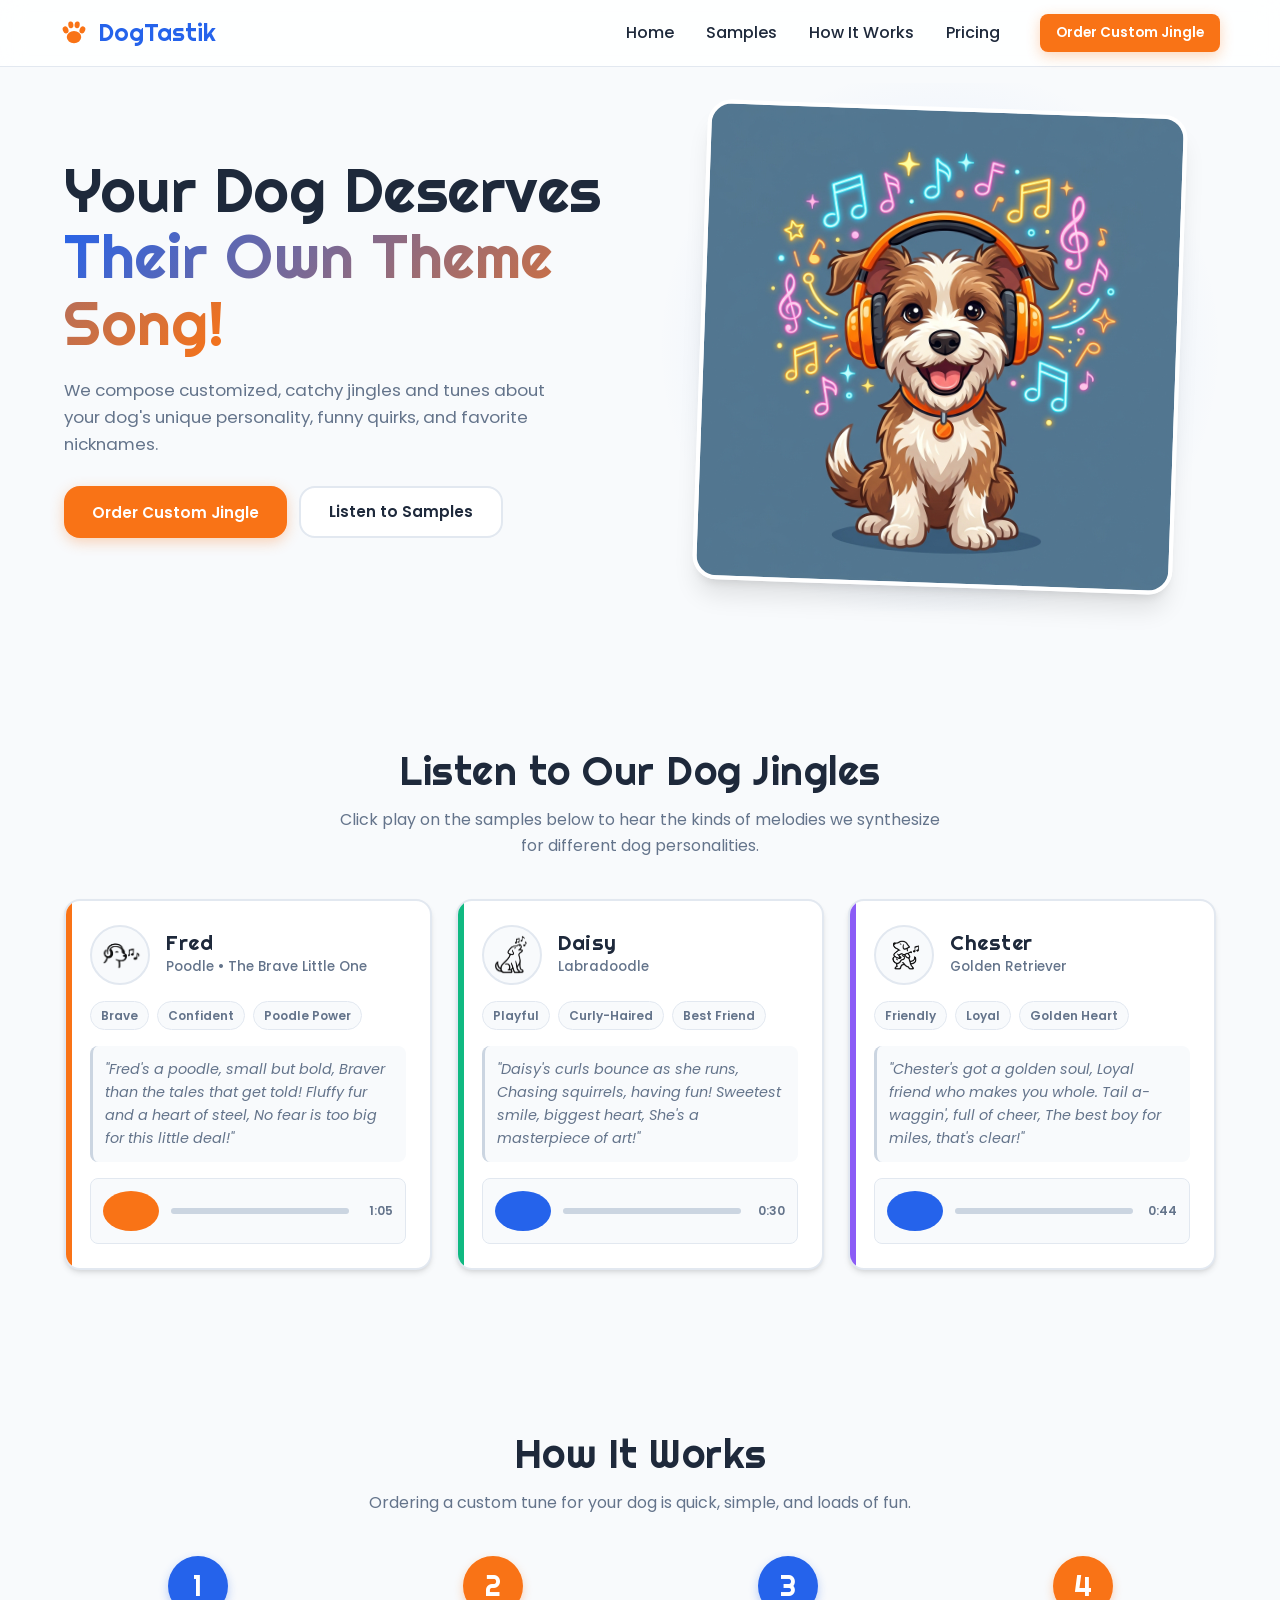
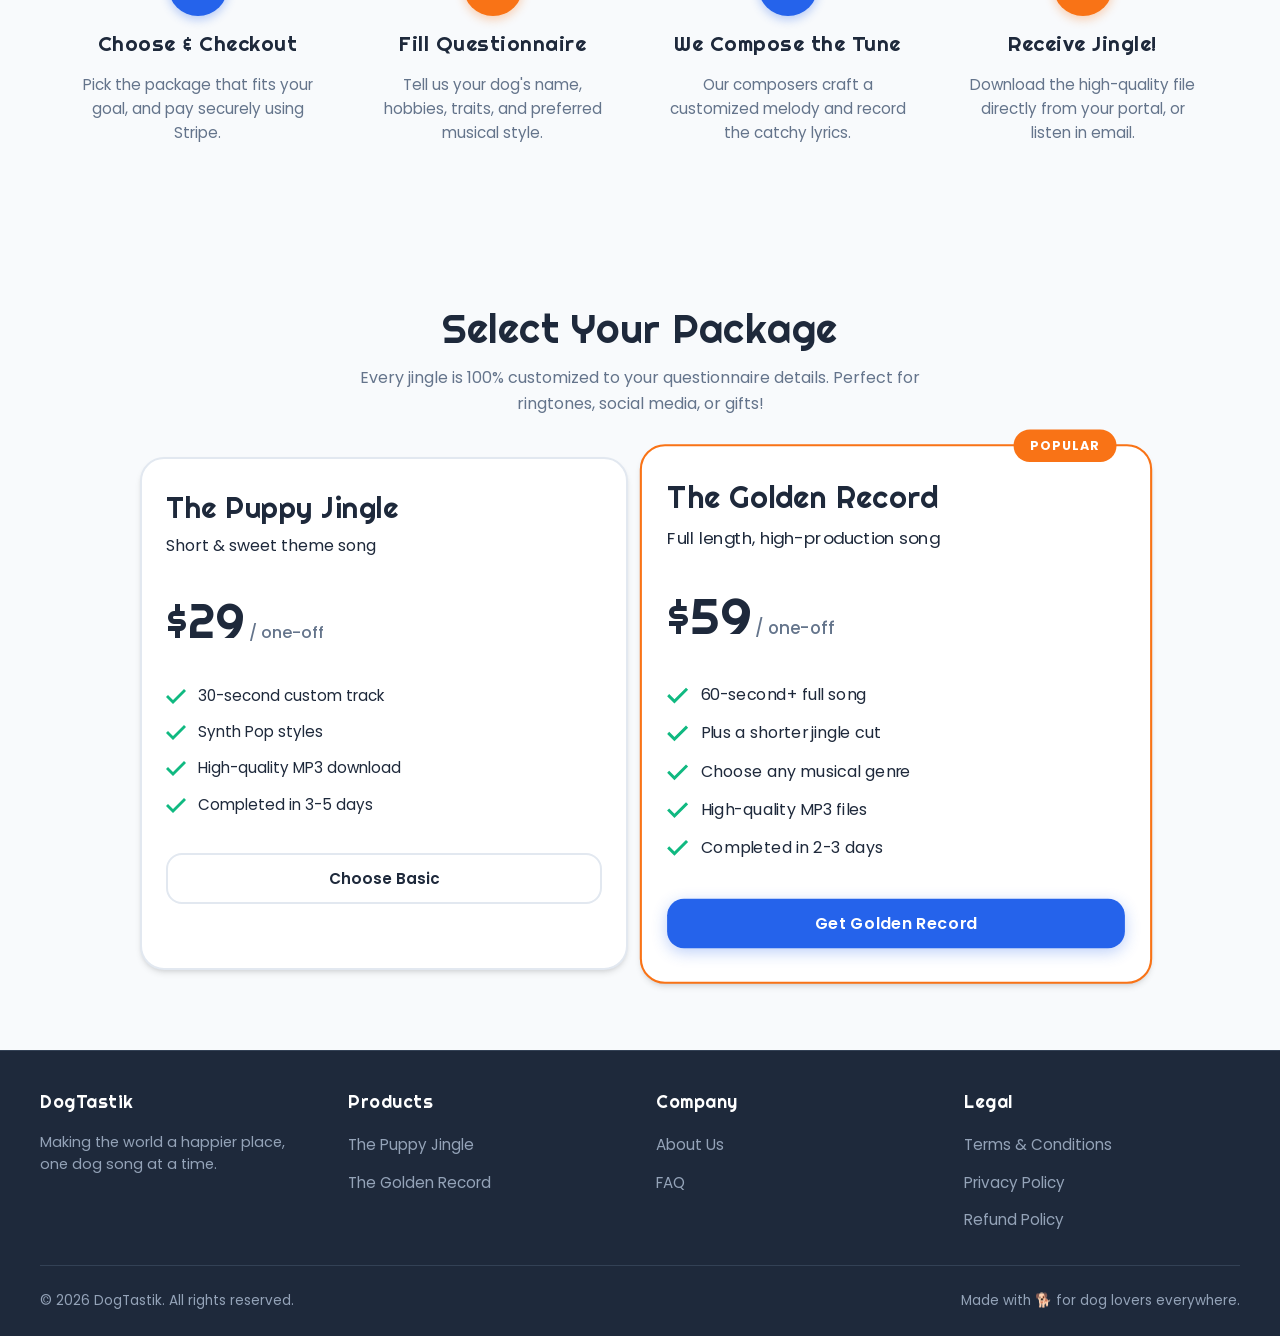
==== commit 41325205: "Add WhatsApp + free-text fields; note Golden Record includes short jingle - Golden Record pricing no" ====
--- a/index.html
+++ b/index.html
@@ -310,7 +310,11 @@
             <ul class="pricing-features">
               <li>
                 <svg viewBox="0 0 20 20"><path d="M0 11l2-2 5 5L18 3l2 2L7 18z"/></svg>
-                60-second+ custom track
+                60-second+ full song
+              </li>
+              <li>
+                <svg viewBox="0 0 20 20"><path d="M0 11l2-2 5 5L18 3l2 2L7 18z"/></svg>
+                Plus a shorter jingle cut
               </li>
               <li>
                 <svg viewBox="0 0 20 20"><path d="M0 11l2-2 5 5L18 3l2 2L7 18z"/></svg>
@@ -351,6 +355,18 @@
               <label for="ownerEmail">Your Email</label>
               <input type="email" id="ownerEmail" placeholder="yourname@example.com" required>
             </div>
+          </div>
+
+          <!-- 0b. Social handle (optional) -->
+          <div class="form-group">
+            <label for="socialHandle">Instagram or TikTok <span style="color: var(--text-muted); font-weight: normal;">(optional — if public, so we can see your dog in action!)</span></label>
+            <input type="text" id="socialHandle" placeholder="@yourdog">
+          </div>
+
+          <!-- 0c. WhatsApp number (Golden Record only) -->
+          <div class="form-group" id="whatsappGroup">
+            <label for="whatsappNumber">WhatsApp Number <span style="color: var(--text-muted); font-weight: normal;">(optional — we may message you here, and you can send a voice note with any extra details!)</span></label>
+            <input type="tel" id="whatsappNumber" placeholder="+1 555 123 4567">
           </div>
 
           <!-- 1. Name & Breed -->
@@ -490,6 +506,12 @@
             </div>
           </div>
 
+          <!-- 9. Anything else (both packages) -->
+          <div class="form-group">
+            <label for="anythingElse">Anything Else? <span style="color: var(--text-muted); font-weight: normal;">(optional)</span></label>
+            <textarea id="anythingElse" placeholder="Anything else you'd like us to know or include in the song..."></textarea>
+          </div>
+
           <button type="submit" class="btn btn-cta" style="width: 100%;">Submit & Generate Jingle</button>
         </form>
       </div>
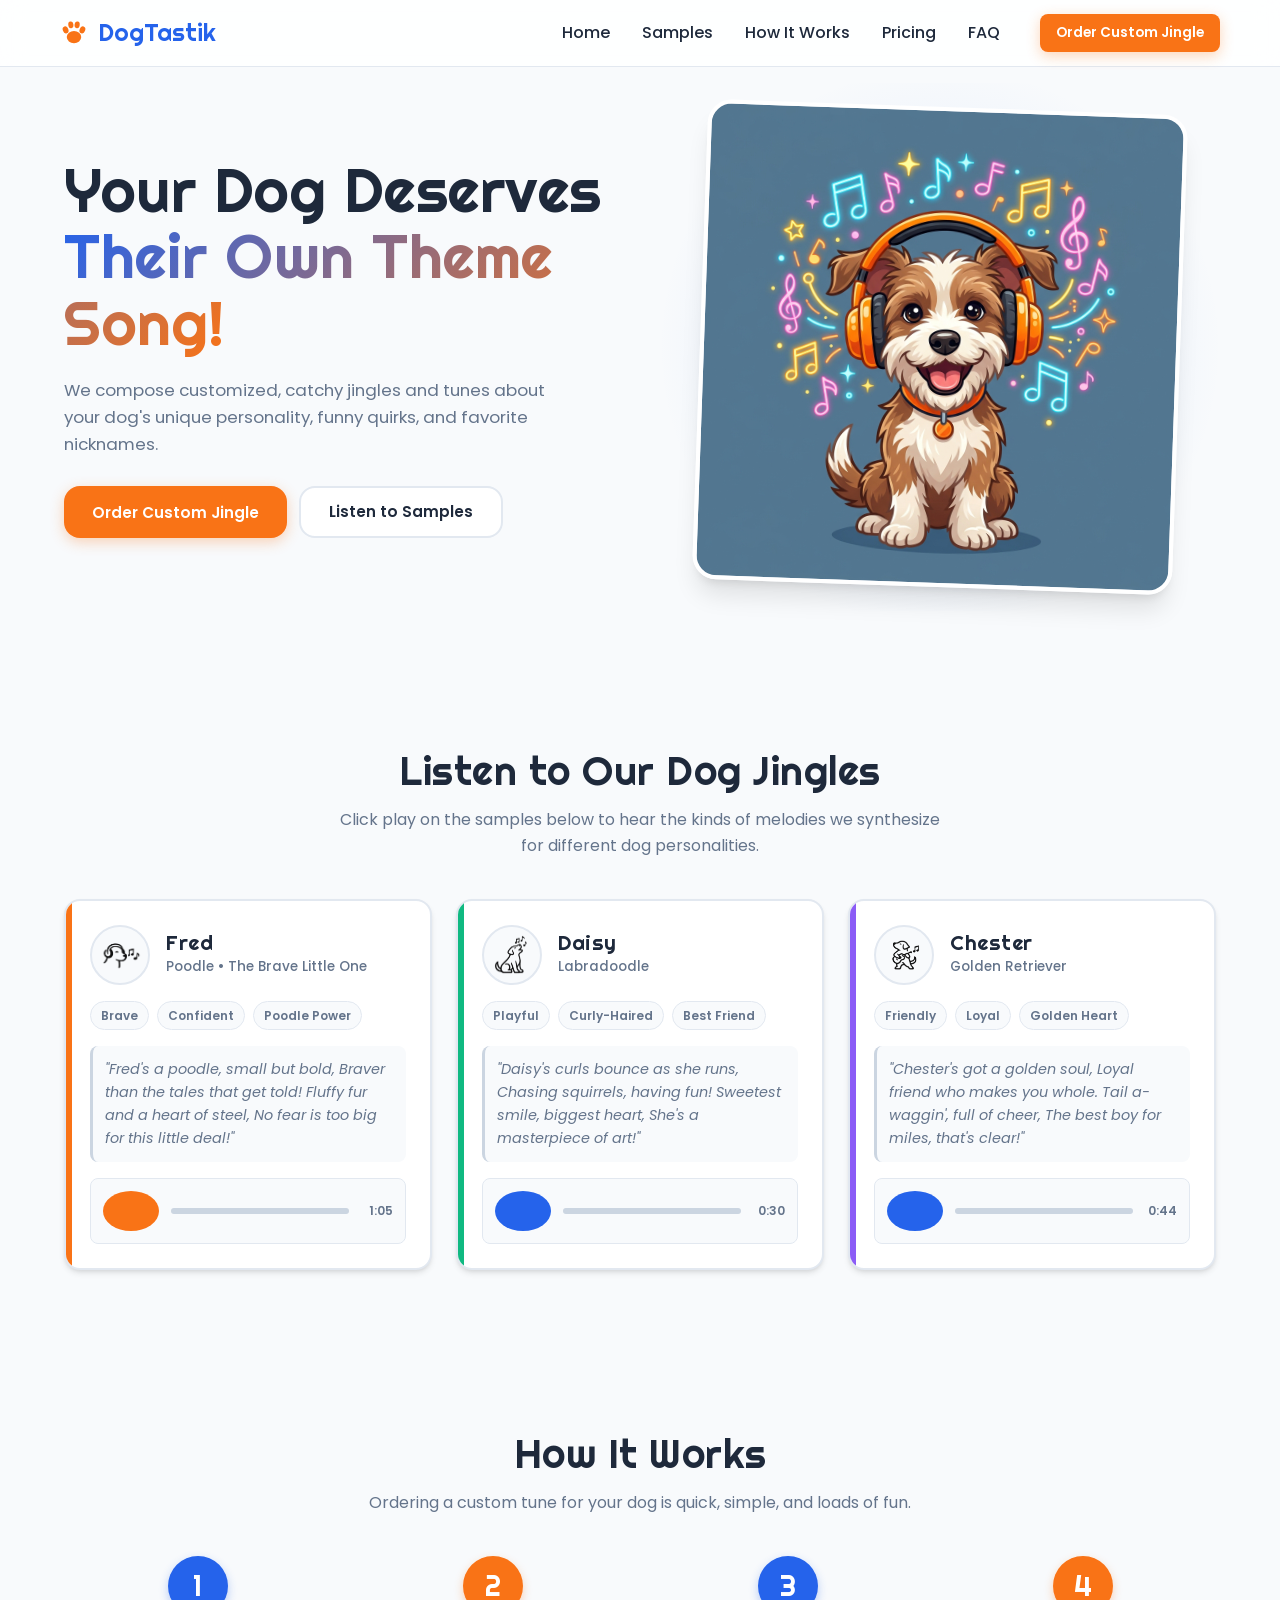
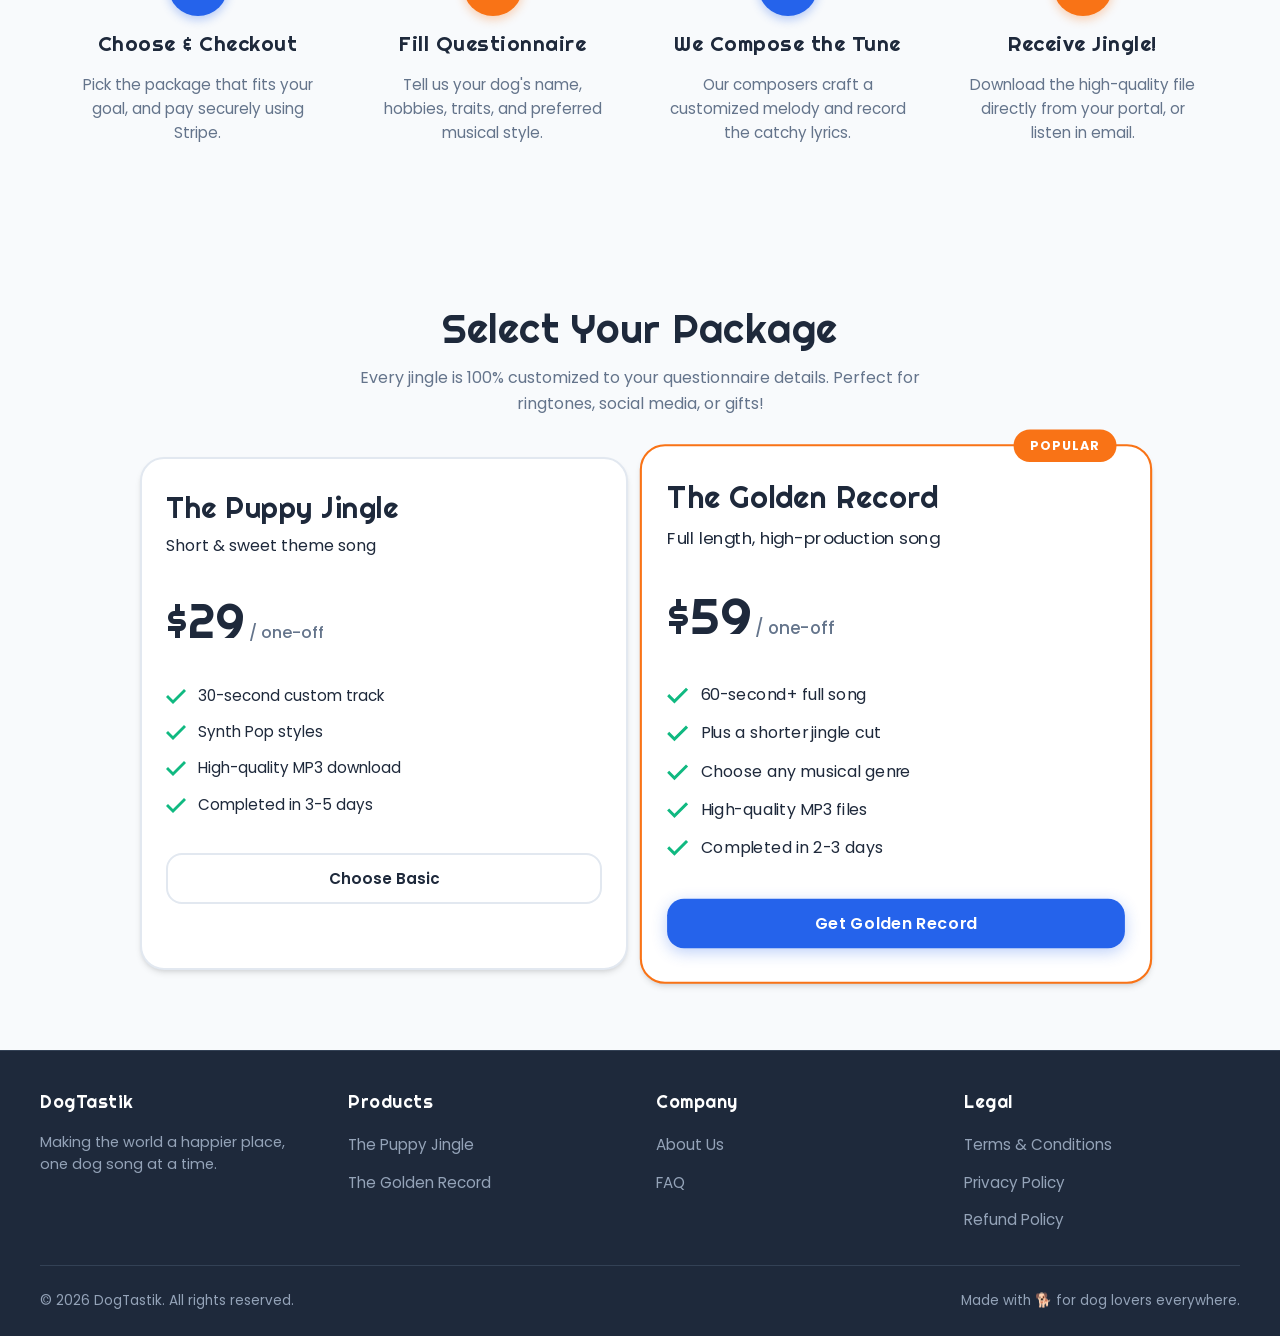
==== commit 5e79e3cf: "Add FAQ / order-process page and link it in nav and footer Co-Authored-By: Claude Opus 4.8 <noreply@" ====
--- a/index.html
+++ b/index.html
@@ -1,6 +1,15 @@
 <!DOCTYPE html>
 <html lang="en">
 <head>
+  <!-- Google tag (gtag.js) -->
+  <script async src="https://www.googletagmanager.com/gtag/js?id=G-RC7KNJLQ66"></script>
+  <script>
+    window.dataLayer = window.dataLayer || [];
+    function gtag(){dataLayer.push(arguments);}
+    gtag('js', new Date());
+
+    gtag('config', 'G-RC7KNJLQ66');
+  </script>
   <meta charset="UTF-8">
   <meta name="viewport" content="width=device-width, initial-scale=1.0">
   <title>DogTastik - Custom Dog Jingles & Tunes</title>
@@ -94,6 +103,7 @@
           <a href="#samples-section">Samples</a>
           <a href="#how-it-works">How It Works</a>
           <a href="#pricing">Pricing</a>
+          <a href="faq.html">FAQ</a>
         </nav>
 
         <div class="auth-buttons" id="authNavButtons">
@@ -549,7 +559,7 @@
         <h4>Company</h4>
         <ul>
           <li><a href="#home">About Us</a></li>
-          <li><a href="#home">FAQ</a></li>
+          <li><a href="faq.html">FAQ</a></li>
         </ul>
       </div>
       <div class="footer-col">
